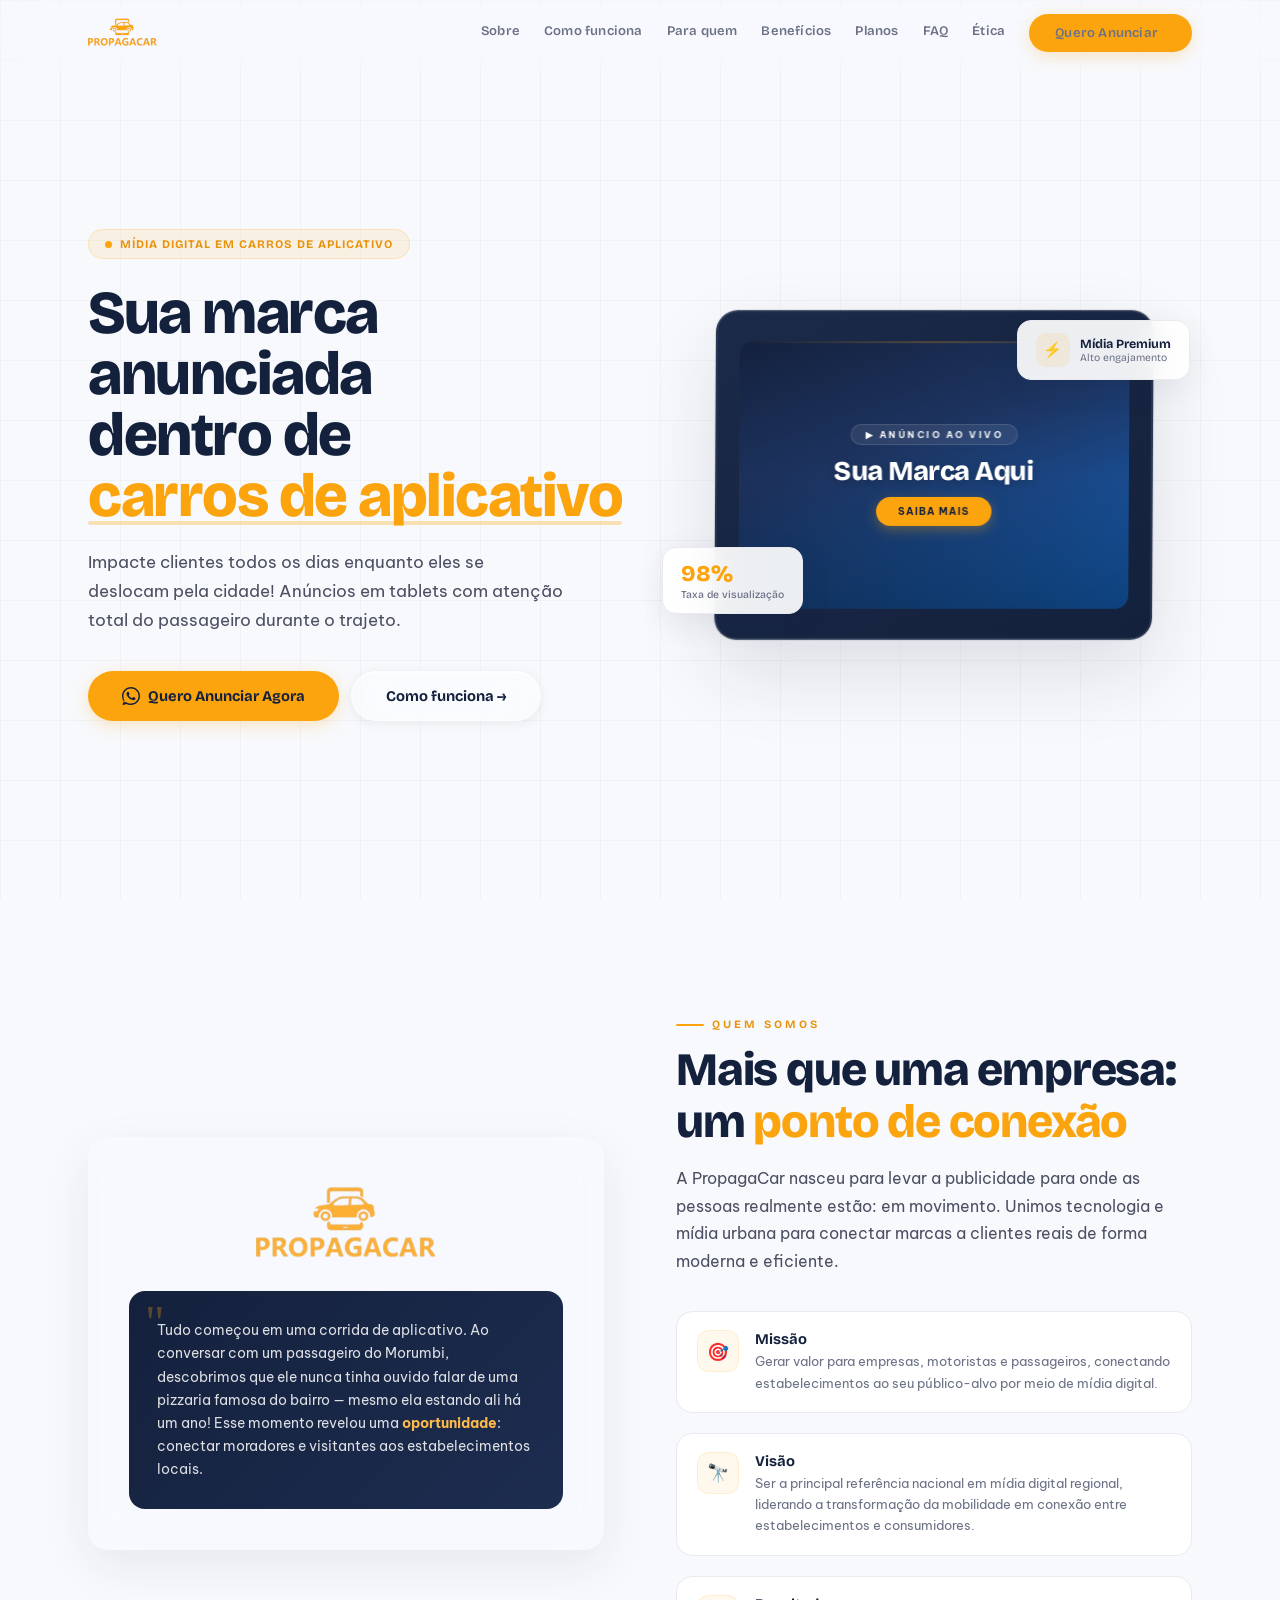
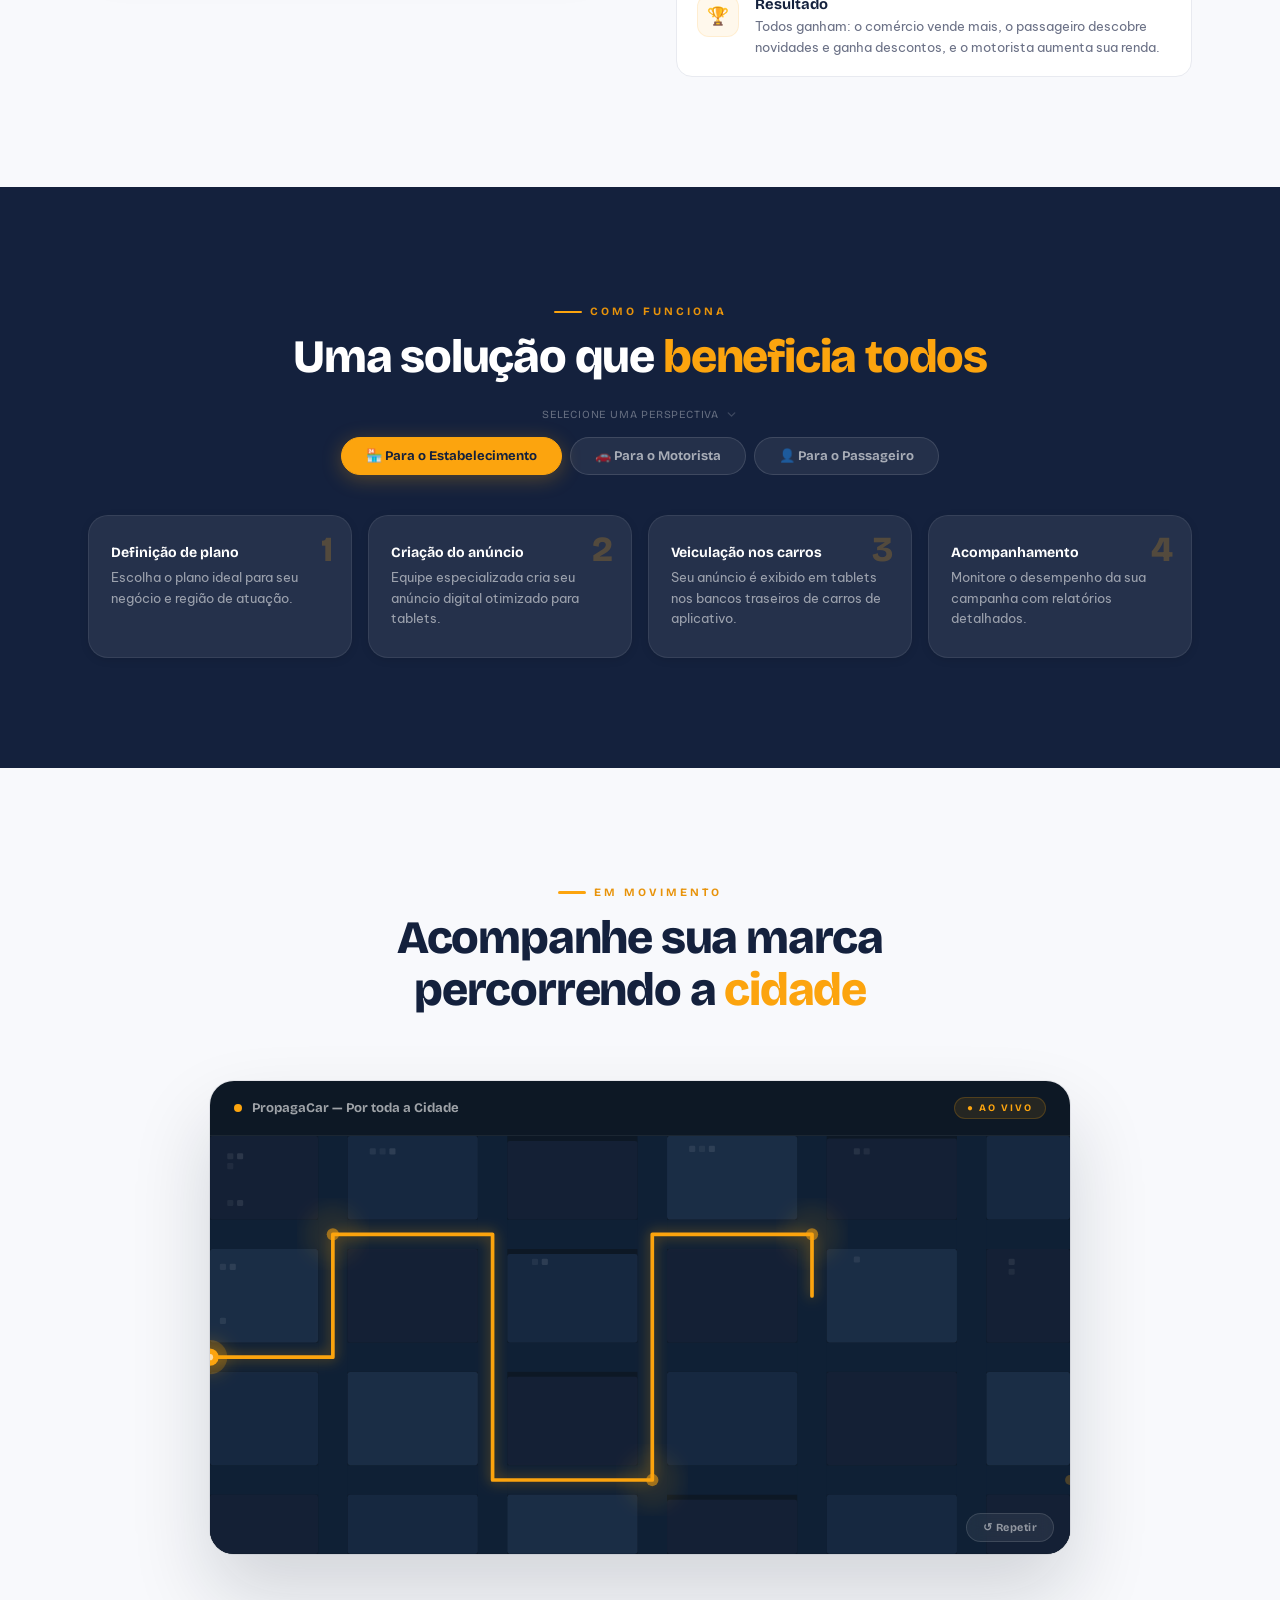
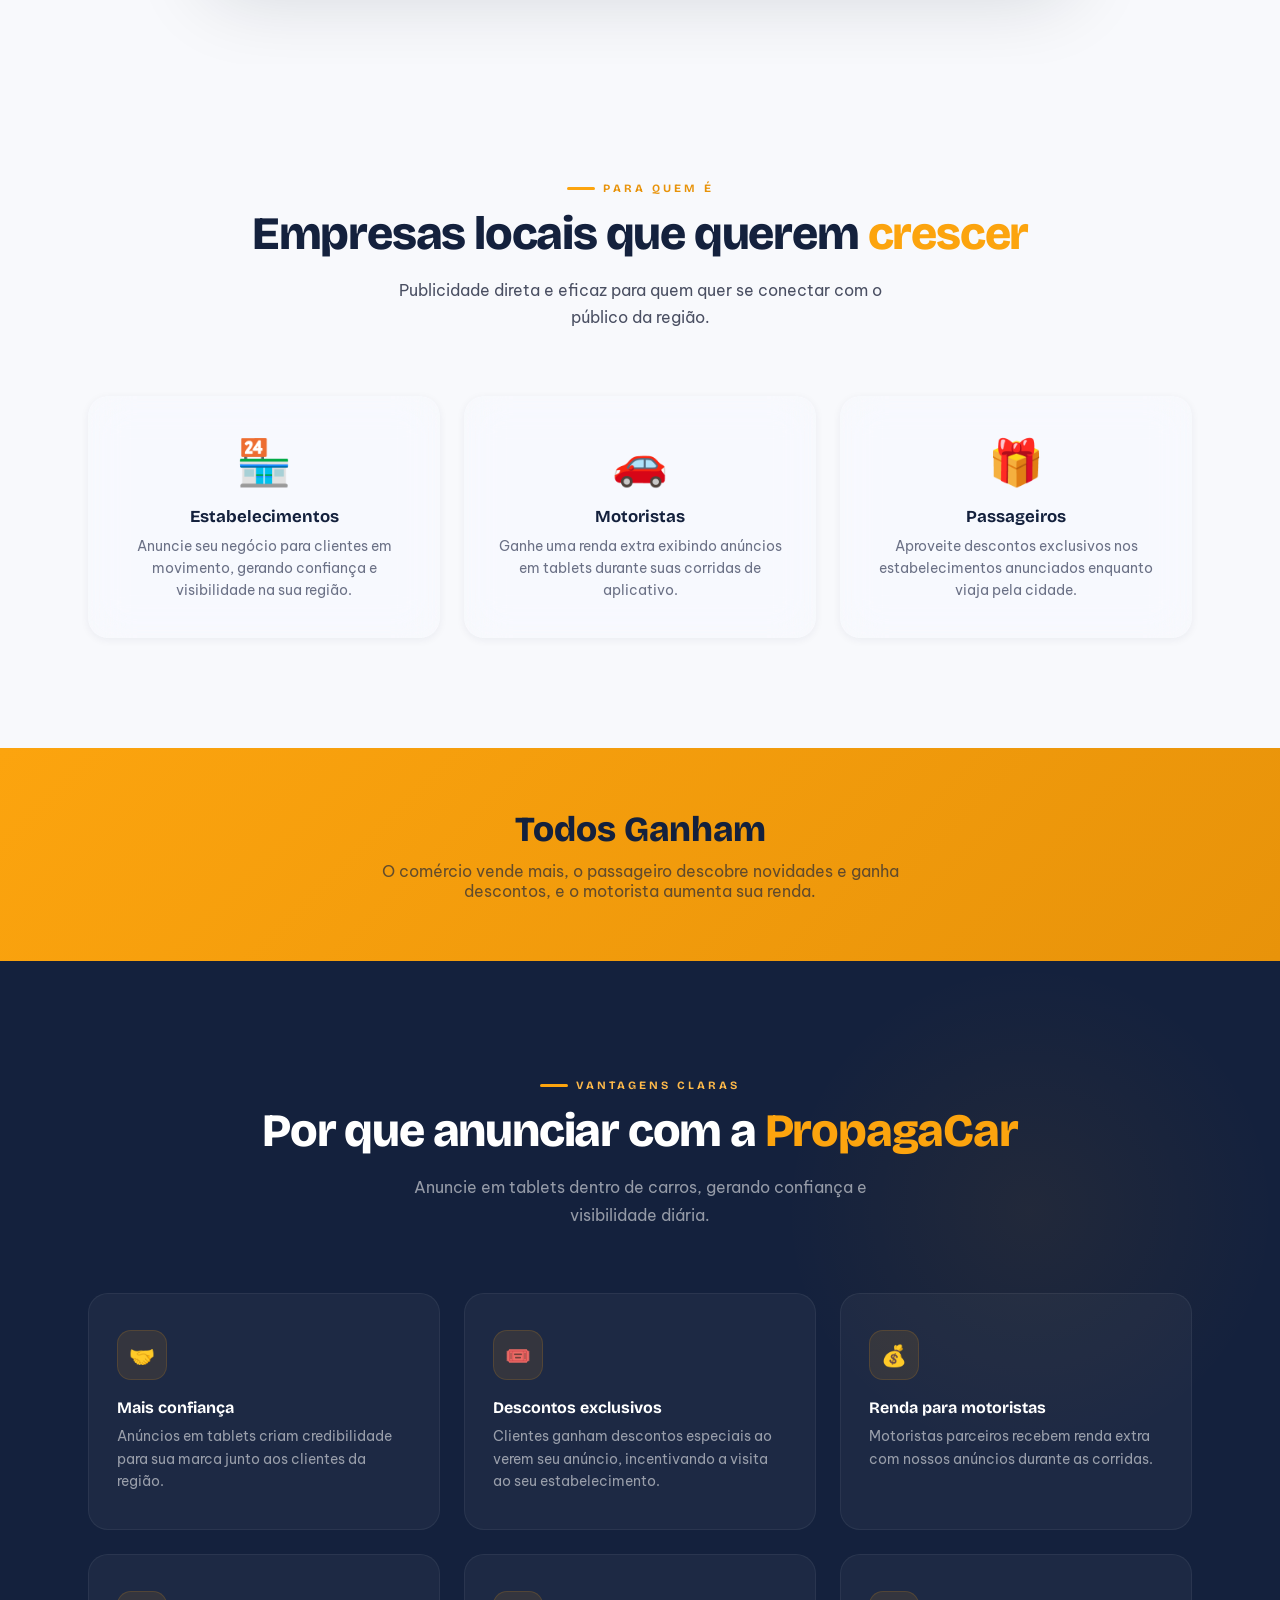
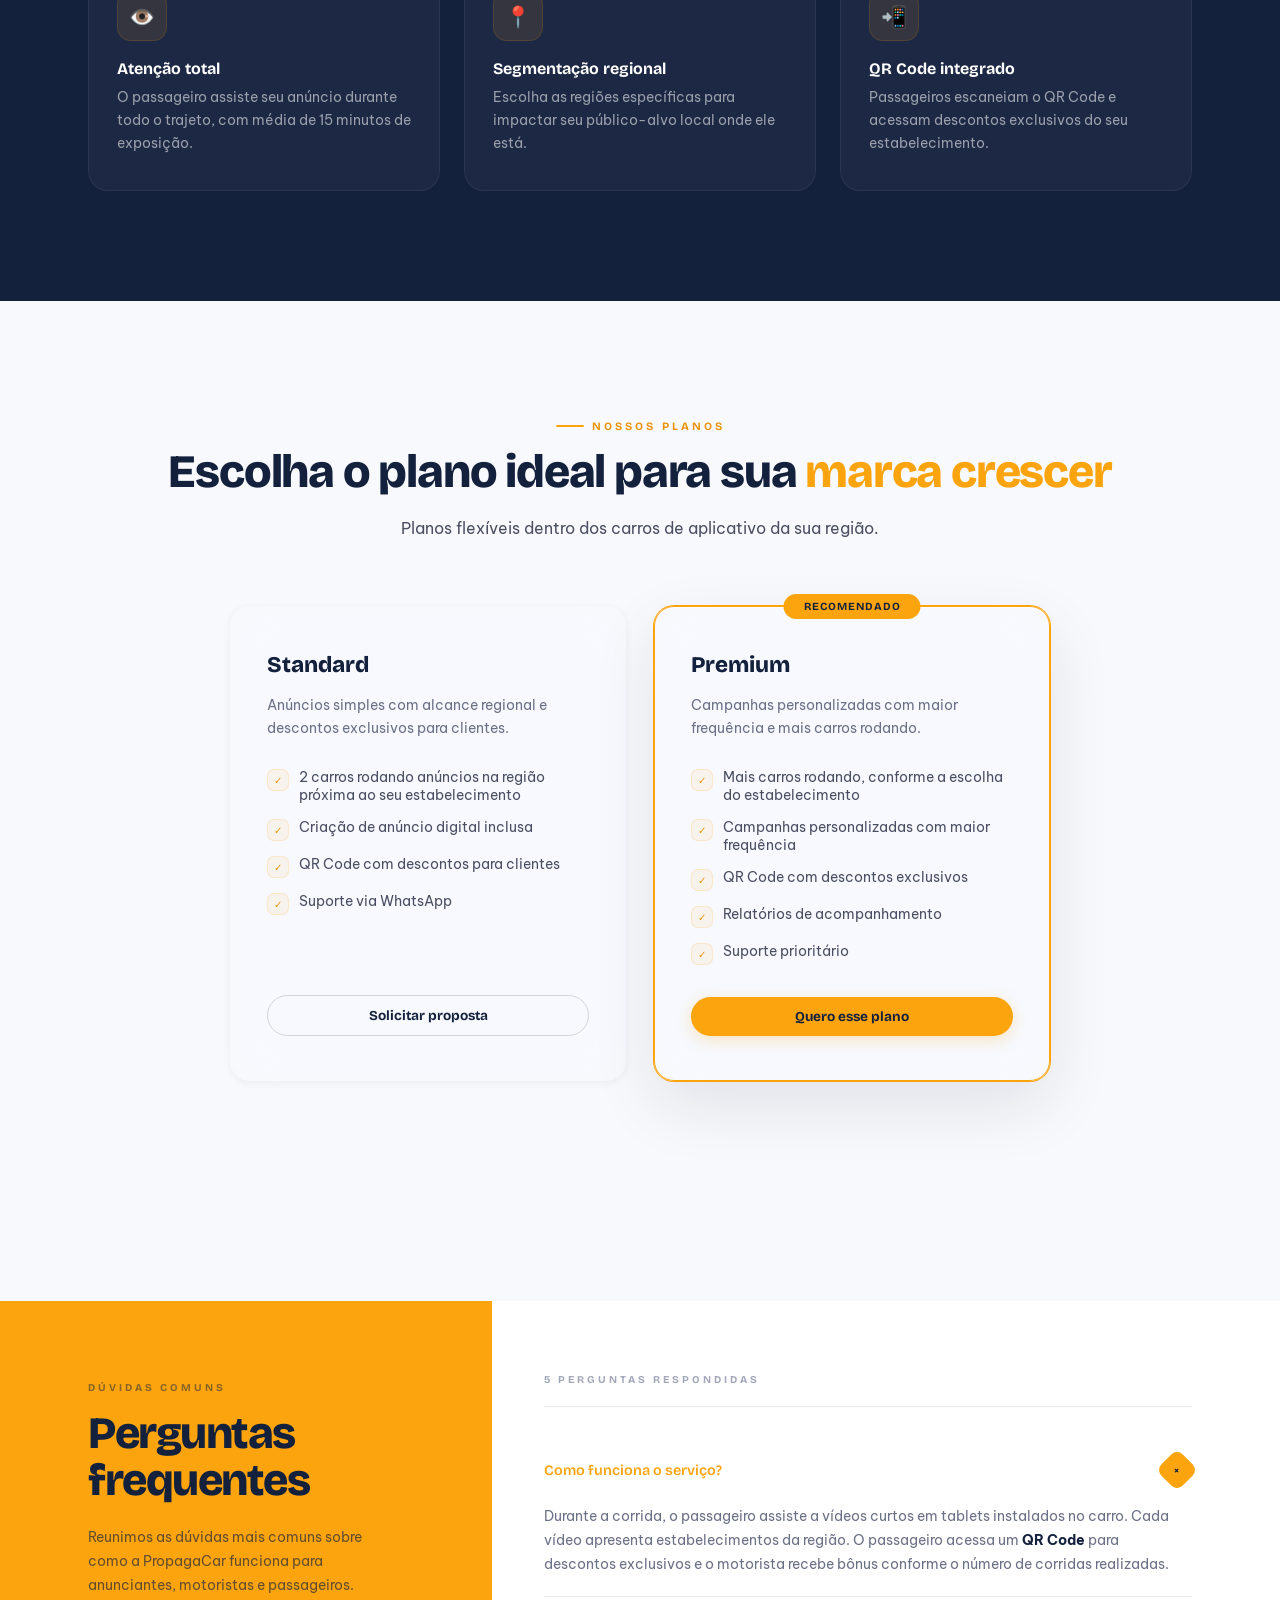
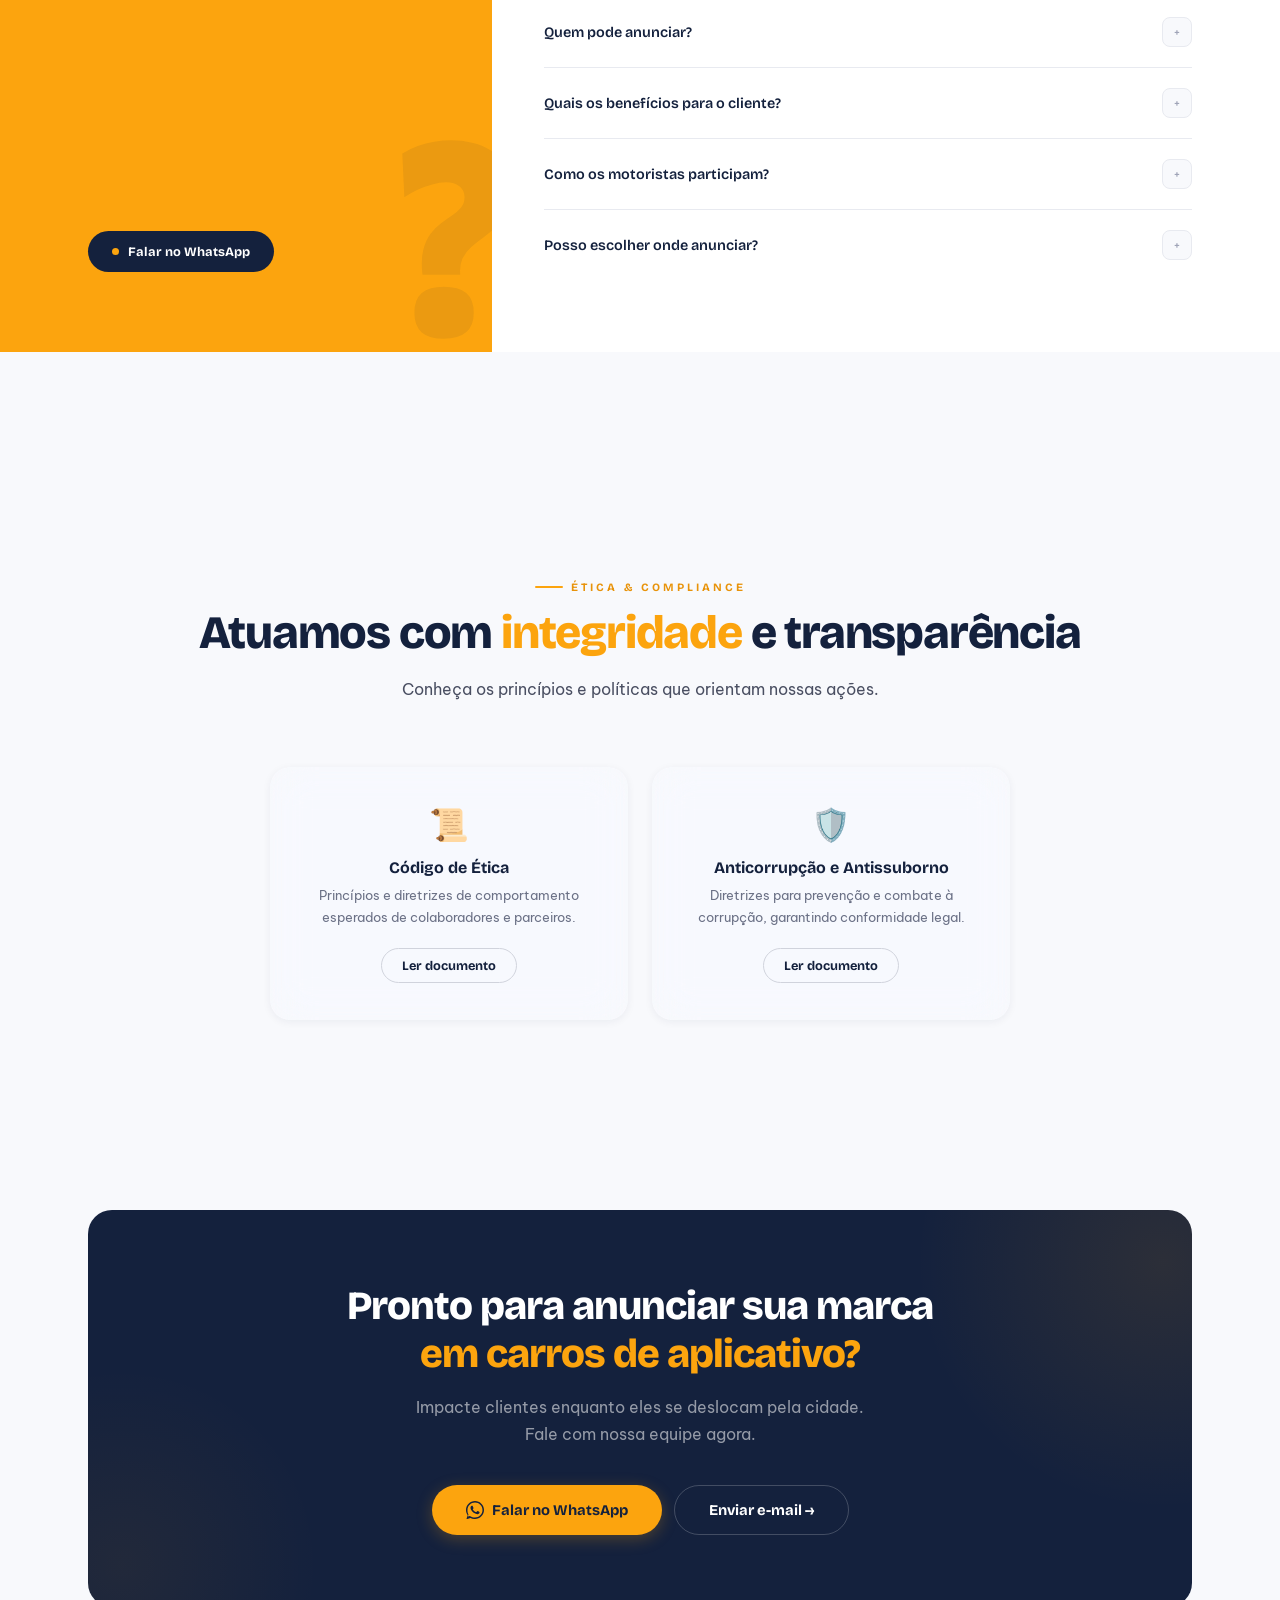
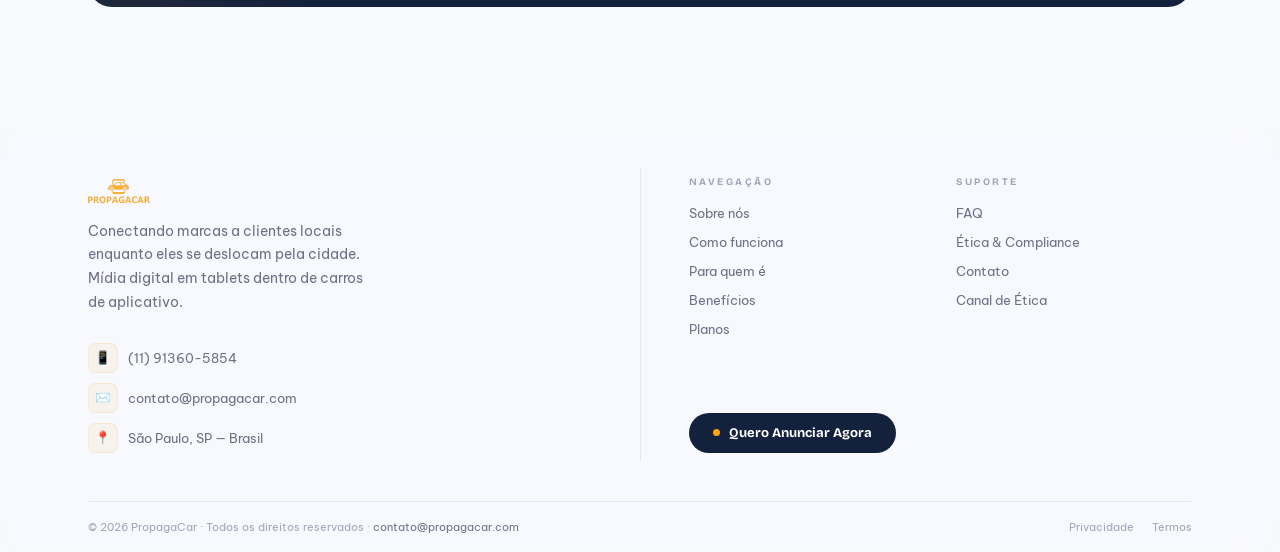
==== index.html @ d0a81b55 "Initial commit — PropagaCar landing page" ====
<!DOCTYPE html>
<html lang="pt-BR">
<head>
<meta charset="UTF-8">
<meta name="viewport" content="width=device-width, initial-scale=1.0">
<title>PropagaCar — Sua Marca em Movimento</title>
<meta name="description" content="Anuncie sua marca em tablets dentro de carros de aplicativo. Impacte clientes com atenção total durante o trajeto. Segmentação regional, QR Code com descontos e relatórios de acompanhamento.">
<meta name="robots" content="index, follow">
<meta property="og:type" content="website">
<meta property="og:title" content="PropagaCar — Sua Marca em Movimento">
<meta property="og:description" content="Anuncie sua marca em tablets dentro de carros de aplicativo. Segmentação regional e QR Code com descontos exclusivos.">
<meta property="og:image" content="assets/logoofc.png">
<meta name="twitter:card" content="summary_large_image">
<meta name="twitter:title" content="PropagaCar — Sua Marca em Movimento">
<meta name="twitter:description" content="Anuncie sua marca em tablets dentro de carros de aplicativo.">
<meta name="twitter:image" content="assets/logoofc.png">
<link rel="icon" href="assets/logoofc.png" type="image/png">
<link rel="preconnect" href="https://fonts.googleapis.com">
<link href="https://fonts.googleapis.com/css2?family=Bricolage+Grotesque:wght@400;500;600;700;800&family=Be+Vietnam+Pro:ital,wght@0,300;0,400;0,500;0,600;0,700;1,400&display=swap" rel="stylesheet">
<link rel="stylesheet" href="css/style.css">
</head>
<body>

<!-- LOADER -->
<div id="loader">
  <img src="assets/logoofc.png" alt="PropagaCar" class="loader-logo">
  <div class="loader-bar-wrap"><div class="loader-bar"></div></div>
  <div class="loader-text">Carregando...</div>
</div>

<!-- NAV -->
<nav id="navbar">
  <div class="container">
    <a href="#" class="nav-logo"><img src="assets/logoofc.png" alt="PropagaCar"></a>
    <div class="nav-links" id="navLinks">
      <a href="#sobre">Sobre</a>
      <a href="#como">Como funciona</a>
      <a href="#paraquem">Para quem</a>
      <a href="#beneficios">Benefícios</a>
      <a href="#planos">Planos</a>
      <a href="#faq">FAQ</a>
      <a href="#etica">Ética</a>
      <a href="https://wa.me/5511913605854" class="btn btn-orange" target="_blank" rel="noopener noreferrer">Quero Anunciar</a>
    </div>
  </div>
  <button class="hamburger" id="menuBtn" aria-label="Menu">
    <svg viewBox="0 0 24 24" fill="none" stroke="currentColor" stroke-width="2.5" stroke-linecap="round">
      <line x1="3" y1="6" x2="21" y2="6"/>
      <line x1="3" y1="12" x2="21" y2="12"/>
      <line x1="3" y1="18" x2="21" y2="18"/>
    </svg>
  </button>
</nav>

<!-- HERO -->
<section class="hero" id="hero">
  <div class="container">
    <div class="hero-text">
      <div class="hero-badge"><span class="badge-dot"></span> Mídia digital em carros de aplicativo</div>
      <h1>Sua marca anunciada<br>dentro de <span class="highlight">carros de aplicativo</span></h1>
      <p class="hero-desc">Impacte clientes todos os dias enquanto eles se deslocam pela cidade! Anúncios em tablets com atenção total do passageiro durante o trajeto.</p>
      <div class="hero-actions">
        <a href="https://wa.me/5511913605854" class="btn btn-orange btn-lg" target="_blank" rel="noopener noreferrer">
          <svg width="18" height="18" viewBox="0 0 24 24" fill="currentColor"><path d="M17.472 14.382c-.297-.149-1.758-.867-2.03-.967-.273-.099-.471-.148-.67.15-.197.297-.767.966-.94 1.164-.173.199-.347.223-.644.075-.297-.15-1.255-.463-2.39-1.475-.883-.788-1.48-1.761-1.653-2.059-.173-.297-.018-.458.13-.606.134-.133.298-.347.446-.52.149-.174.198-.298.298-.497.099-.198.05-.371-.025-.52-.075-.149-.669-1.612-.916-2.207-.242-.579-.487-.5-.669-.51l-.57-.01c-.198 0-.52.074-.792.372-.272.297-1.04 1.016-1.04 2.479 0 1.462 1.065 2.875 1.213 3.074.149.198 2.096 3.2 5.077 4.487.709.306 1.262.489 1.694.625.712.227 1.36.195 1.871.118.571-.085 1.758-.719 2.006-1.413.248-.694.248-1.289.173-1.413-.074-.124-.272-.198-.57-.347z"/><path d="M12 0C5.373 0 0 5.373 0 12c0 2.625.846 5.059 2.284 7.034L.789 23.492a.5.5 0 00.612.616l4.573-1.46A11.956 11.956 0 0012 24c6.627 0 12-5.373 12-12S18.627 0 12 0zm0 22c-2.319 0-4.5-.648-6.358-1.772l-.456-.272-2.715.867.882-2.658-.298-.473A9.958 9.958 0 012 12C2 6.486 6.486 2 12 2s10 4.486 10 10-4.486 10-10 10z"/></svg>
          Quero Anunciar Agora
        </a>
        <a href="#como" class="btn btn-glass btn-lg">Como funciona →</a>
      </div>
    </div>
    <div class="hero-visual" id="heroVisual">
      <div class="tablet-wrap">
        <div class="tablet-body" id="tabletTilt">
          <div class="tablet-screen">
            <div class="ts-badge">▶ ANÚNCIO AO VIVO</div>
            <div class="ts-brand">Sua Marca Aqui</div>
            <div class="ts-cta">Saiba Mais</div>
          </div>
        </div>
        <div class="fl fl-1"><div class="fl-val">98%</div><div class="fl-lbl">Taxa de visualização</div></div>
        <div class="fl fl-2"><div class="fl-icon">⚡</div><div><div class="fl-t">Mídia Premium</div><div class="fl-s">Alto engajamento</div></div></div>
      </div>
    </div>
  </div>
</section>

<!-- SOBRE -->
<section class="sobre" id="sobre">
  <div class="container">
    <div class="sobre-grid">
      <div class="sobre-visual reveal">
        <div class="sobre-frame">
          <img src="assets/logoofc.png" alt="PropagaCar" class="sobre-logo" loading="lazy">
          <div class="sobre-origin">
            Tudo começou em uma corrida de aplicativo. Ao conversar com um passageiro do Morumbi, descobrimos que ele nunca tinha ouvido falar de uma pizzaria famosa do bairro — mesmo ela estando ali há um ano! Esse momento revelou uma <strong>oportunidade</strong>: conectar moradores e visitantes aos estabelecimentos locais.
          </div>
        </div>
      </div>
      <div>
        <div class="reveal">
          <span class="section-label">Quem somos</span>
          <h2 class="section-title">Mais que uma empresa: um <span style="color:var(--orange)">ponto de conexão</span></h2>
          <p class="section-desc">A PropagaCar nasceu para levar a publicidade para onde as pessoas realmente estão: em movimento. Unimos tecnologia e mídia urbana para conectar marcas a clientes reais de forma moderna e eficiente.</p>
        </div>
        <div class="sobre-mission">
          <div class="sm-item reveal d1"><div class="sm-icon">🎯</div><div class="sm-text"><h4>Missão</h4><p>Gerar valor para empresas, motoristas e passageiros, conectando estabelecimentos ao seu público-alvo por meio de mídia digital.</p></div></div>
          <div class="sm-item reveal d2"><div class="sm-icon">🔭</div><div class="sm-text"><h4>Visão</h4><p>Ser a principal referência nacional em mídia digital regional, liderando a transformação da mobilidade em conexão entre estabelecimentos e consumidores.</p></div></div>
          <div class="sm-item reveal d3"><div class="sm-icon">🏆</div><div class="sm-text"><h4>Resultado</h4><p>Todos ganham: o comércio vende mais, o passageiro descobre novidades e ganha descontos, e o motorista aumenta sua renda.</p></div></div>
        </div>
      </div>
    </div>
  </div>
</section>

<!-- COMO FUNCIONA -->
<section class="como" id="como">
  <div class="container">
    <div class="section-header center reveal">
      <span class="section-label">Como funciona</span>
      <h2 class="section-title">Uma solução que <span style="color:var(--orange)">beneficia todos</span></h2>
    </div>
    <div class="tab-hint reveal">
      Selecione uma perspectiva
      <svg class="tab-hint-arrow" width="13" height="13" viewBox="0 0 24 24" fill="none" stroke="currentColor" stroke-width="2.5" stroke-linecap="round" stroke-linejoin="round"><polyline points="6 9 12 15 18 9"/></svg>
    </div>
    <div class="como-tabs reveal">
      <div class="como-tab active" data-tab="estab">🏪 Para o Estabelecimento</div>
      <div class="como-tab" data-tab="motor">🚗 Para o Motorista</div>
      <div class="como-tab" data-tab="pass">👤 Para o Passageiro</div>
    </div>
    <div class="como-content active" id="tab-estab">
      <div class="como-steps">
        <div class="como-step reveal d1"><h4>Definição de plano</h4><p>Escolha o plano ideal para seu negócio e região de atuação.</p></div>
        <div class="como-step reveal d2"><h4>Criação do anúncio</h4><p>Equipe especializada cria seu anúncio digital otimizado para tablets.</p></div>
        <div class="como-step reveal d3"><h4>Veiculação nos carros</h4><p>Seu anúncio é exibido em tablets nos bancos traseiros de carros de aplicativo.</p></div>
        <div class="como-step reveal d4"><h4>Acompanhamento</h4><p>Monitore o desempenho da sua campanha com relatórios detalhados.</p></div>
      </div>
    </div>
    <div class="como-content" id="tab-motor">
      <div class="como-steps">
        <div class="como-step reveal d1"><h4>Se cadastra</h4><p>Motorista se cadastra para rodar os anúncios durante as corridas.</p></div>
        <div class="como-step reveal d2"><h4>Roda os vídeos</h4><p>Aumenta a renda apenas rodando vídeos nas viagens.</p></div>
        <div class="como-step reveal d3"><h4>Valor fixo</h4><p>Recebe pagamento por valor fixo por período.</p></div>
        <div class="como-step reveal d4"><h4>Bonificação</h4><p>Recebe bonificação extra com metas atingidas.</p></div>
      </div>
    </div>
    <div class="como-content" id="tab-pass">
      <div class="como-steps">
        <div class="como-step reveal d1"><h4>Assiste aos vídeos</h4><p>Passageiro assiste aos vídeos durante sua viagem de forma natural.</p></div>
        <div class="como-step reveal d2"><h4>Leitura do QR Code</h4><p>Faz a leitura do QR Code exibido no tablet.</p></div>
        <div class="como-step reveal d3"><h4>Preenche formulário</h4><p>Preenche um formulário rápido com seus dados.</p></div>
        <div class="como-step reveal d4"><h4>Recebe desconto</h4><p>Ganha desconto exclusivo para usar no estabelecimento.</p></div>
      </div>
    </div>
  </div>
</section>

<!-- ROTA AO VIVO -->
<section class="rota" id="rota">
  <div class="container">
    <div class="section-header center reveal">
      <span class="section-label">Em movimento</span>
      <h2 class="section-title">Acompanhe sua marca<br>percorrendo a <span style="color:var(--orange)">cidade</span></h2>
    </div>
    <div class="rota-card reveal">
      <div class="rota-topbar">
        <div class="rota-brand">
          <div class="rota-brand-dot"></div>
          PropagaCar — Por toda a Cidade
        </div>
        <div class="rota-live">● Ao vivo</div>
      </div>
      <div class="rota-svg-wrap">
        <svg id="rt-map" viewBox="0 0 700 340" xmlns="http://www.w3.org/2000/svg">
          <defs>
            <filter id="rt-fCar" x="-120%" y="-120%" width="340%" height="340%">
              <feGaussianBlur stdDeviation="7" result="b"/>
              <feMerge><feMergeNode in="b"/><feMergeNode in="SourceGraphic"/></feMerge>
            </filter>
            <filter id="rt-fZone"><feGaussianBlur stdDeviation="6"/></filter>
            <filter id="rt-fDrop">
              <feDropShadow dx="0" dy="0" stdDeviation="5" flood-color="#FCA40E" flood-opacity=".55"/>
            </filter>
          </defs>
          <!-- Background -->
          <rect width="700" height="340" fill="#0d1825"/>
          <!-- Horizontal streets -->
          <rect x="0"   y="68"  width="700" height="24" fill="#0f2035"/>
          <rect x="0"   y="168" width="700" height="24" fill="#0f2035"/>
          <rect x="0"   y="268" width="700" height="24" fill="#0f2035"/>
          <!-- Vertical streets -->
          <rect x="88"  y="0" width="24" height="340" fill="#0f2035"/>
          <rect x="218" y="0" width="24" height="340" fill="#0f2035"/>
          <rect x="348" y="0" width="24" height="340" fill="#0f2035"/>
          <rect x="478" y="0" width="24" height="340" fill="#0f2035"/>
          <rect x="608" y="0" width="24" height="340" fill="#0f2035"/>
          <!-- Buildings Row A -->
          <rect x="0"   y="0" width="88"  height="68" fill="#142035" rx="2"/>
          <rect x="112" y="0" width="106" height="68" fill="#162840" rx="2"/>
          <rect x="242" y="4" width="106" height="64" fill="#142035" rx="2"/>
          <rect x="372" y="0" width="106" height="68" fill="#1a2d45" rx="2"/>
          <rect x="502" y="2" width="106" height="66" fill="#142035" rx="2"/>
          <rect x="632" y="0" width="68"  height="68" fill="#162840" rx="2"/>
          <!-- Buildings Row B -->
          <rect x="0"   y="92" width="88"  height="76" fill="#1a2d45" rx="2"/>
          <rect x="112" y="92" width="106" height="76" fill="#142035" rx="2"/>
          <rect x="242" y="96" width="106" height="72" fill="#162840" rx="2"/>
          <rect x="372" y="92" width="106" height="76" fill="#142035" rx="2"/>
          <rect x="502" y="92" width="106" height="76" fill="#1a2d45" rx="2"/>
          <rect x="632" y="92" width="68"  height="76" fill="#142035" rx="2"/>
          <!-- Buildings Row C -->
          <rect x="0"   y="192" width="88"  height="76" fill="#162840" rx="2"/>
          <rect x="112" y="192" width="106" height="76" fill="#1a2d45" rx="2"/>
          <rect x="242" y="196" width="106" height="72" fill="#142035" rx="2"/>
          <rect x="372" y="192" width="106" height="76" fill="#162840" rx="2"/>
          <rect x="502" y="192" width="106" height="76" fill="#142035" rx="2"/>
          <rect x="632" y="192" width="68"  height="76" fill="#1a2d45" rx="2"/>
          <!-- Buildings Row D -->
          <rect x="0"   y="292" width="88"  height="48" fill="#142035" rx="2"/>
          <rect x="112" y="292" width="106" height="48" fill="#162840" rx="2"/>
          <rect x="242" y="292" width="106" height="48" fill="#1a2d45" rx="2"/>
          <rect x="372" y="296" width="106" height="44" fill="#142035" rx="2"/>
          <rect x="502" y="292" width="106" height="48" fill="#162840" rx="2"/>
          <rect x="632" y="292" width="68"  height="48" fill="#142035" rx="2"/>
          <!-- Windows -->
          <rect x="14" y="14" width="5" height="5" fill="rgba(255,255,255,.07)" rx="1"/>
          <rect x="22" y="14" width="5" height="5" fill="rgba(255,255,255,.1)"  rx="1"/>
          <rect x="14" y="22" width="5" height="5" fill="rgba(255,255,255,.05)" rx="1"/>
          <rect x="14" y="52" width="5" height="5" fill="rgba(255,255,255,.06)" rx="1"/>
          <rect x="22" y="52" width="5" height="5" fill="rgba(255,255,255,.09)" rx="1"/>
          <rect x="130" y="10" width="5" height="5" fill="rgba(255,255,255,.07)" rx="1"/>
          <rect x="138" y="10" width="5" height="5" fill="rgba(255,255,255,.05)" rx="1"/>
          <rect x="146" y="10" width="5" height="5" fill="rgba(255,255,255,.1)"  rx="1"/>
          <rect x="390" y="8"  width="5" height="5" fill="rgba(255,255,255,.08)" rx="1"/>
          <rect x="398" y="8"  width="5" height="5" fill="rgba(255,255,255,.05)" rx="1"/>
          <rect x="406" y="8"  width="5" height="5" fill="rgba(255,255,255,.09)" rx="1"/>
          <rect x="524" y="10" width="5" height="5" fill="rgba(255,255,255,.08)" rx="1"/>
          <rect x="532" y="10" width="5" height="5" fill="rgba(255,255,255,.06)" rx="1"/>
          <rect x="8"   y="104" width="5" height="5" fill="rgba(255,255,255,.07)" rx="1"/>
          <rect x="16"  y="104" width="5" height="5" fill="rgba(255,255,255,.09)" rx="1"/>
          <rect x="8"   y="148" width="5" height="5" fill="rgba(255,255,255,.08)" rx="1"/>
          <rect x="262" y="100" width="5" height="5" fill="rgba(255,255,255,.06)" rx="1"/>
          <rect x="270" y="100" width="5" height="5" fill="rgba(255,255,255,.1)"  rx="1"/>
          <rect x="524" y="98"  width="5" height="5" fill="rgba(255,255,255,.07)" rx="1"/>
          <rect x="650" y="100" width="5" height="5" fill="rgba(255,255,255,.08)" rx="1"/>
          <rect x="650" y="108" width="5" height="5" fill="rgba(255,255,255,.06)" rx="1"/>
          <!-- Zone glow blobs -->
          <circle class="rt-pzone-glow" id="rt-g1" cx="100" cy="80"  r="24" fill="rgba(252,164,14,.08)" filter="url(#rt-fZone)"/>
          <circle class="rt-pzone-glow" id="rt-g2" cx="360" cy="280" r="24" fill="rgba(252,164,14,.08)" filter="url(#rt-fZone)"/>
          <circle class="rt-pzone-glow" id="rt-g3" cx="490" cy="80"  r="24" fill="rgba(252,164,14,.08)" filter="url(#rt-fZone)"/>
          <!-- Route -->
          <path id="rt-routePath"
            d="M 0,180 L 100,180 L 100,80 L 230,80 L 230,280 L 360,280 L 360,80 L 490,80 L 490,180 L 620,180 L 620,280 L 700,280"
            fill="none" stroke="#FCA40E" stroke-width="3"
            stroke-linecap="round" stroke-linejoin="round"
            filter="url(#rt-fDrop)"
            stroke-dasharray="1400" stroke-dashoffset="1400"/>
          <!-- Pulse zones -->
          <circle class="rt-pzone" id="rt-pz1" cx="100" cy="80"  r="5" fill="rgba(252,164,14,.55)"/>
          <circle class="rt-pzone" id="rt-pz2" cx="360" cy="280" r="5" fill="rgba(252,164,14,.55)"/>
          <circle class="rt-pzone" id="rt-pz3" cx="490" cy="80"  r="5" fill="rgba(252,164,14,.55)"/>
          <!-- Car -->
          <circle id="rt-carGlow" cx="0" cy="180" r="14" fill="rgba(252,164,14,.22)" filter="url(#rt-fCar)"/>
          <circle id="rt-car"     cx="0" cy="180" r="7"  fill="#FCA40E"/>
          <circle id="rt-carDot"  cx="0" cy="180" r="2.5" fill="rgba(255,255,255,.95)"/>
          <!-- Start / end markers -->
          <circle cx="0"   cy="180" r="4" fill="rgba(252,164,14,.35)"/>
          <circle cx="700" cy="280" r="4" fill="rgba(252,164,14,.25)"/>
        </svg>
        <!-- Ad popup -->
        <div id="rt-adCard">
          <div class="rt-ad-icon" id="rt-adIcon">🍕</div>
          <div>
            <div class="rt-ad-name" id="rt-adName">Pizzaria Morumbi</div>
            <div class="rt-ad-tag"  id="rt-adTag">20% OFF hoje</div>
          </div>
        </div>
        <button class="rota-replay" id="rt-replayBtn">↺ Repetir</button>
      </div>
    </div>
  </div>
</section>

<!-- PARA QUEM -->
<section class="paraquem" id="paraquem">
  <div class="container">
    <div class="section-header center reveal">
      <span class="section-label">Para quem é</span>
      <h2 class="section-title">Empresas locais que querem <span style="color:var(--orange)">crescer</span></h2>
      <p class="section-desc">Publicidade direta e eficaz para quem quer se conectar com o público da região.</p>
    </div>
    <div class="pq-grid">
      <div class="pq-card reveal d1"><span class="pq-emoji">🏪</span><h3>Estabelecimentos</h3><p>Anuncie seu negócio para clientes em movimento, gerando confiança e visibilidade na sua região.</p></div>
      <div class="pq-card reveal d2"><span class="pq-emoji">🚗</span><h3>Motoristas</h3><p>Ganhe uma renda extra exibindo anúncios em tablets durante suas corridas de aplicativo.</p></div>
      <div class="pq-card reveal d3"><span class="pq-emoji">🎁</span><h3>Passageiros</h3><p>Aproveite descontos exclusivos nos estabelecimentos anunciados enquanto viaja pela cidade.</p></div>
    </div>
  </div>
</section>

<!-- RESULTADO -->
<section class="resultado reveal">
  <div class="container">
    <h2>Todos Ganham</h2>
    <p>O comércio vende mais, o passageiro descobre novidades e ganha descontos, e o motorista aumenta sua renda.</p>
  </div>
</section>

<!-- BENEFICIOS -->
<section class="beneficios" id="beneficios">
  <div class="container">
    <div class="section-header center reveal">
      <span class="section-label">Vantagens claras</span>
      <h2 class="section-title">Por que anunciar com a <span style="color:var(--orange)">PropagaCar</span></h2>
      <p class="section-desc">Anuncie em tablets dentro de carros, gerando confiança e visibilidade diária.</p>
    </div>
    <div class="ben-grid">
      <div class="ben-card reveal d1"><div class="ben-icon">🤝</div><h3>Mais confiança</h3><p>Anúncios em tablets criam credibilidade para sua marca junto aos clientes da região.</p></div>
      <div class="ben-card reveal d2"><div class="ben-icon">🎟️</div><h3>Descontos exclusivos</h3><p>Clientes ganham descontos especiais ao verem seu anúncio, incentivando a visita ao seu estabelecimento.</p></div>
      <div class="ben-card reveal d3"><div class="ben-icon">💰</div><h3>Renda para motoristas</h3><p>Motoristas parceiros recebem renda extra com nossos anúncios durante as corridas.</p></div>
      <div class="ben-card reveal d1"><div class="ben-icon">👁️</div><h3>Atenção total</h3><p>O passageiro assiste seu anúncio durante todo o trajeto, com média de 15 minutos de exposição.</p></div>
      <div class="ben-card reveal d2"><div class="ben-icon">📍</div><h3>Segmentação regional</h3><p>Escolha as regiões específicas para impactar seu público-alvo local onde ele está.</p></div>
      <div class="ben-card reveal d3"><div class="ben-icon">📲</div><h3>QR Code integrado</h3><p>Passageiros escaneiam o QR Code e acessam descontos exclusivos do seu estabelecimento.</p></div>
    </div>
  </div>
</section>

<!-- PLANOS -->
<section class="planos" id="planos">
  <div class="container">
    <div class="section-header center reveal">
      <span class="section-label">Nossos planos</span>
      <h2 class="section-title">Escolha o plano ideal para sua <span style="color:var(--orange)">marca crescer</span></h2>
      <p class="section-desc">Planos flexíveis dentro dos carros de aplicativo da sua região.</p>
    </div>
    <div class="planos-grid">
      <div class="plano reveal d1">
        <div class="plano-name">Standard</div>
        <div class="plano-desc">Anúncios simples com alcance regional e descontos exclusivos para clientes.</div>
        <div class="plano-feats">
          <div class="pf"><span class="ck">✓</span>2 carros rodando anúncios na região próxima ao seu estabelecimento</div>
          <div class="pf"><span class="ck">✓</span>Criação de anúncio digital inclusa</div>
          <div class="pf"><span class="ck">✓</span>QR Code com descontos para clientes</div>
          <div class="pf"><span class="ck">✓</span>Suporte via WhatsApp</div>
        </div>
        <a href="https://wa.me/5511913605854" class="btn btn-outline" target="_blank" rel="noopener noreferrer">Solicitar proposta</a>
      </div>
      <div class="plano featured reveal d2">
        <div class="plano-tag">Recomendado</div>
        <div class="plano-name">Premium</div>
        <div class="plano-desc">Campanhas personalizadas com maior frequência e mais carros rodando.</div>
        <div class="plano-feats">
          <div class="pf"><span class="ck">✓</span>Mais carros rodando, conforme a escolha do estabelecimento</div>
          <div class="pf"><span class="ck">✓</span>Campanhas personalizadas com maior frequência</div>
          <div class="pf"><span class="ck">✓</span>QR Code com descontos exclusivos</div>
          <div class="pf"><span class="ck">✓</span>Relatórios de acompanhamento</div>
          <div class="pf"><span class="ck">✓</span>Suporte prioritário</div>
        </div>
        <a href="https://wa.me/5511913605854" class="btn btn-orange" target="_blank" rel="noopener noreferrer">Quero esse plano</a>
      </div>
    </div>
  </div>
</section>

<!-- FAQ -->
<section class="faq" id="faq">
  <div class="faq-section reveal">

    <!-- Esquerda -->
    <div class="faq-left">
      <div class="faq-left-inner">
        <div>
          <div class="faq-left-label">Dúvidas comuns</div>
          <h2>Perguntas<br>frequentes</h2>
          <p>Reunimos as dúvidas mais comuns sobre como a PropagaCar funciona para anunciantes, motoristas e passageiros.</p>
        </div>
        <a href="https://wa.me/5511913605854" class="faq-left-cta" target="_blank">
          <span class="faq-wpp-dot"></span>
          Falar no WhatsApp
        </a>
      </div>
    </div>

    <!-- Direita -->
    <div class="faq-right">
      <div class="faq-right-inner">
        <div class="faq-right-header">5 perguntas respondidas</div>

        <div class="faq-item open">
          <div class="faq-q" onclick="toggleFaq(this)">Como funciona o serviço?<span class="faq-icon">+</span></div>
          <div class="faq-a"><div class="faq-a-inner">Durante a corrida, o passageiro assiste a vídeos curtos em tablets instalados no carro. Cada vídeo apresenta estabelecimentos da região. O passageiro acessa um <strong>QR Code</strong> para descontos exclusivos e o motorista recebe bônus conforme o número de corridas realizadas.</div></div>
        </div>

        <div class="faq-item">
          <div class="faq-q" onclick="toggleFaq(this)">Quem pode anunciar?<span class="faq-icon">+</span></div>
          <div class="faq-a"><div class="faq-a-inner">Estabelecimentos regionais que querem aumentar a confiança e visibilidade local. <strong>Restaurantes, clínicas, salões, lojas</strong> e qualquer negócio com público local podem anunciar conosco.</div></div>
        </div>

        <div class="faq-item">
          <div class="faq-q" onclick="toggleFaq(this)">Quais os benefícios para o cliente?<span class="faq-icon">+</span></div>
          <div class="faq-a"><div class="faq-a-inner">Clientes ganham <strong>descontos exclusivos</strong> nos estabelecimentos anunciados, tornando a experiência mais vantajosa. Basta escanear o QR Code exibido no tablet durante a viagem.</div></div>
        </div>

        <div class="faq-item">
          <div class="faq-q" onclick="toggleFaq(this)">Como os motoristas participam?<span class="faq-icon">+</span></div>
          <div class="faq-a"><div class="faq-a-inner">Motoristas recebem uma <strong>renda extra</strong> exibindo os anúncios durante as corridas. Basta se cadastrar, receber o tablet e rodar normalmente. O pagamento é feito por valor fixo mais bonificações por metas.</div></div>
        </div>

        <div class="faq-item">
          <div class="faq-q" onclick="toggleFaq(this)">Posso escolher onde anunciar?<span class="faq-icon">+</span></div>
          <div class="faq-a"><div class="faq-a-inner">Sim, você pode selecionar <strong>regiões específicas</strong> para impactar seu público-alvo local. Os carros parceiros rodam na região próxima ao seu estabelecimento.</div></div>
        </div>

      </div>
    </div>
  </div>
</section>

<!-- ETICA -->
<section class="etica" id="etica">
  <div class="container">
    <div class="section-header center reveal">
      <span class="section-label">Ética & Compliance</span>
      <h2 class="section-title">Atuamos com <span style="color:var(--orange)">integridade</span> e transparência</h2>
      <p class="section-desc">Conheça os princípios e políticas que orientam nossas ações.</p>
    </div>
    <div class="etica-grid">
      <div class="etica-card reveal d1">
        <span class="etica-icon">📜</span>
        <h3>Código de Ética</h3>
        <p>Princípios e diretrizes de comportamento esperados de colaboradores e parceiros.</p>
        <button class="btn btn-outline" onclick="openModal('modal-etica')">Ler documento</button>
      </div>
      <div class="etica-card reveal d2">
        <span class="etica-icon">🛡️</span>
        <h3>Anticorrupção e Antissuborno</h3>
        <p>Diretrizes para prevenção e combate à corrupção, garantindo conformidade legal.</p>
        <button class="btn btn-outline" onclick="openModal('modal-anti')">Ler documento</button>
      </div>
    </div>
  </div>
</section>

<!-- MODAL: CÓDIGO DE ÉTICA -->
<div class="modal-overlay" id="modal-etica">
  <div class="modal-box">
    <div class="modal-header">
      <h2>📜 Código de Conduta e Ética</h2>
      <button class="modal-close" onclick="closeModal('modal-etica')">✕</button>
    </div>
    <div class="modal-body">
      <h3>1. Introdução e Cultura</h3>
      <p>A PropagaCar é uma startup brasileira que conecta o comércio local, motoristas de aplicativo e passageiros por meio de tecnologia e mídia digital (DOOH). Operamos em um ecossistema dinâmico e acreditamos que o crescimento sustentável só é possível se estiver alicerçado em uma cultura de integridade, transparência e respeito.</p>
      <p>Este Código de Ética estabelece as diretrizes que norteiam nossas decisões e comportamentos, garantindo a confiança de todos que interagem com a nossa plataforma.</p>
      <h4>Missão, Visão e Valores</h4>
      <ul>
        <li><strong>Missão:</strong> Gerar valor para empresas, motoristas e passageiros, fortalecendo vínculos locais por meio de uma rede de mídia digital inovadora.</li>
        <li><strong>Visão:</strong> Ser a principal referência nacional em mídia digital regional, transformando a mobilidade em um canal de conexão estratégica entre marcas e consumidores.</li>
        <li><strong>Valores:</strong> Ética inegociável, transparência, inovação constante, diversidade, responsabilidade social e rigoroso compromisso com a legalidade.</li>
      </ul>
      <h3>2. Abrangência e Compromisso</h3>
      <p>Este Código aplica-se obrigatoriamente a todos os públicos do ecossistema PropagaCar:</p>
      <ul>
        <li><strong>Estabelecimentos anunciantes:</strong> parceiros que utilizam a rede para veiculação de mídia.</li>
        <li><strong>Motoristas parceiros:</strong> condutores que operam a tecnologia nos veículos.</li>
        <li><strong>Passageiros:</strong> usuários finais que interagem com os conteúdos.</li>
        <li><strong>Colaboradores e Fornecedores:</strong> todos que atuam direta ou indiretamente em nome da empresa.</li>
      </ul>
      <p>O aceite dos termos de uso da plataforma pressupõe o conhecimento e o compromisso integral com estas diretrizes.</p>
      <h3>3. Diretrizes Gerais de Conduta</h3>
      <h4>3.1. Integridade e Transparência</h4>
      <p>Todas as informações trocadas na plataforma devem ser verídicas e completas. A comunicação de ofertas e métricas de anúncios deve ser transparente, vedando-se qualquer omissão de dados que possa induzir o parceiro ou consumidor ao erro.</p>
      <h4>3.2. Respeito, Diversidade e Inclusão</h4>
      <p>Não toleramos qualquer forma de discriminação, assédio ou preconceito (raça, gênero, orientação sexual, religião, idade, deficiência ou condição social). Valorizamos a diversidade como motor de inovação e exigimos que todas as interações no ambiente da PropagaCar sejam pautadas pela cortesia.</p>
      <h4>3.3. Conformidade Legal e Regulatória</h4>
      <p>Comprometemo-nos com o cumprimento rigoroso da legislação brasileira, com destaque para:</p>
      <ul>
        <li><strong>LGPD:</strong> Proteção absoluta dos dados pessoais.</li>
        <li><strong>Código de Defesa do Consumidor:</strong> Garantia de publicidade honesta.</li>
        <li><strong>Normas do CONAR:</strong> Autorregulamentação publicitária ética.</li>
        <li><strong>Legislação de Trânsito:</strong> Segurança como prioridade máxima.</li>
      </ul>
      <h3>4. Diretrizes Específicas por Público</h3>
      <h4>4.1. Para os Anunciantes</h4>
      <ul>
        <li>O conteúdo publicitário deve ser lícito e adequado ao público geral.</li>
        <li>É proibida a veiculação de conteúdos que promovam violência, atividades ilícitas, fake news ou produtos sem regulamentação legal.</li>
        <li>Devem ser respeitados todos os direitos de propriedade intelectual de terceiros.</li>
      </ul>
      <h4>4.2. Para os Motoristas Parceiros</h4>
      <ul>
        <li>Zelar pela integridade física dos tablets e equipamentos fornecidos.</li>
        <li>Manter postura profissional e ética, evitando a exposição de opiniões pessoais que possam gerar desconforto ao passageiro.</li>
        <li>Respeitar estritamente a privacidade dos passageiros, sendo vedado o compartilhamento de informações sobre rotas ou perfis de usuários.</li>
      </ul>
      <h4>4.3. Para os Passageiros</h4>
      <ul>
        <li>Interagir com os equipamentos de forma respeitosa, preservando o patrimônio físico e digital.</li>
        <li>Comunicar à PropagaCar qualquer conteúdo que considere inadequado por meio dos canais oficiais.</li>
      </ul>
      <h3>5. Proteção de Dados e Privacidade</h3>
      <p>A PropagaCar adota medidas técnicas e administrativas para garantir que a coleta e o tratamento de dados pessoais ocorram apenas para as finalidades autorizadas.</p>
      <ul>
        <li><strong>Transparência:</strong> o titular tem direito de acesso e correção de seus dados.</li>
        <li><strong>Segurança:</strong> implementamos protocolos contra acessos não autorizados ou incidentes de segurança.</li>
      </ul>
      <h3>6. Prevenção a Conflitos de Interesse e Corrupção</h3>
      <ul>
        <li><strong>Conflitos:</strong> decisões comerciais devem ser baseadas em critérios técnicos e éticos, nunca em interesses pessoais.</li>
        <li><strong>Brindes e Hospitalidade:</strong> é vedada a oferta ou aceitação de vantagens que visem influenciar decisões comerciais de forma indevida. Pequenos brindes institucionais são permitidos, desde que dentro dos limites da razoabilidade e da política interna.</li>
      </ul>
      <h3>7. Canal de Ética e Denúncias</h3>
      <p>A PropagaCar disponibiliza um canal seguro e confidencial para o relato de qualquer violação a este Código.</p>
      <ul>
        <li><strong>Não Retaliação:</strong> Garantimos proteção total ao denunciante de boa-fé.</li>
        <li><strong>Sigilo:</strong> As apurações são conduzidas com imparcialidade e sigilo absoluto.</li>
        <li><strong>Contato:</strong> <a href="mailto:eticaedenuncia@propagacar.com">eticaedenuncia@propagacar.com</a></li>
      </ul>
      <h3>8. Consequências e Atualizações</h3>
      <p>O descumprimento destas normas poderá resultar em advertências, rescisões contratuais e exclusão definitiva da plataforma, sem prejuízo de medidas judiciais cabíveis. Este documento é revisado periodicamente e sua versão mais atualizada estará sempre disponível em nosso site oficial.</p>
    </div>
    <div class="modal-footer">
      <a href="mailto:eticaedenuncia@propagacar.com" class="btn btn-outline" style="font-size:.78rem">Denuncie</a>
      <button class="btn btn-navy" onclick="closeModal('modal-etica')" style="font-size:.78rem">Fechar</button>
    </div>
  </div>
</div>

<!-- MODAL: ANTICORRUPÇÃO -->
<div class="modal-overlay" id="modal-anti">
  <div class="modal-box">
    <div class="modal-header">
      <h2>🛡️ Política Anticorrupção e Antissuborno</h2>
      <button class="modal-close" onclick="closeModal('modal-anti')">✕</button>
    </div>
    <div class="modal-body">
      <h3>1. Objetivo e Abrangência</h3>
      <p>A presente Política estabelece as diretrizes para prevenir, detectar e combater atos de corrupção, suborno e fraudes em todas as operações da PropagaCar.</p>
      <p>Esta norma aplica-se obrigatoriamente a:</p>
      <ul>
        <li>Colaboradores e administradores;</li>
        <li>Motoristas parceiros;</li>
        <li>Estabelecimentos anunciantes;</li>
        <li>Fornecedores e prestadores de serviço que atuem em nome ou benefício da empresa.</li>
      </ul>
      <h3>2. Princípios Fundamentais</h3>
      <ul>
        <li><strong>Tolerância Zero:</strong> Não admitimos qualquer forma de corrupção, suborno, lavagem de dinheiro ou obtenção de vantagem indevida, seja em relações com órgãos públicos ou entre entes privados.</li>
        <li><strong>Conformidade Legal:</strong> Atuamos em estrita observância à Lei nº 12.846/2013 (Lei Anticorrupção), à LGPD (Lei nº 13.709/2018) e ao Código de Defesa do Consumidor.</li>
        <li><strong>Responsabilidade Objetiva:</strong> A PropagaCar reconhece que pode ser responsabilizada por atos ilícitos praticados por terceiros em seu benefício, por isso exige o compromisso ético de todos os seus parceiros.</li>
      </ul>
      <h3>3. Definições Essenciais</h3>
      <ul>
        <li><strong>Corrupção:</strong> Abuso de poder ou posição para obter vantagem indevida para si ou para terceiros.</li>
        <li><strong>Suborno:</strong> Oferta, promessa ou pagamento de qualquer valor ou benefício para influenciar decisões.</li>
        <li><strong>Vantagem Indevida:</strong> Qualquer benefício (dinheiro, presentes, hospitalidade, contratos ou informações privilegiadas) que não possua base legal ou legítima.</li>
        <li><strong>Agente Público:</strong> Qualquer pessoa que exerça cargo, emprego ou função pública, mesmo que temporariamente ou sem remuneração.</li>
      </ul>
      <h3>4. Diretrizes de Conduta</h3>
      <h4>4.1. Proibição de Pagamentos e Favores</h4>
      <p>É terminantemente proibido prometer, oferecer ou dar, direta ou indiretamente, qualquer vantagem indevida a agentes públicos ou parceiros privados. Isso inclui "pagamentos de facilitação" (pequenas quantias para acelerar processos burocráticos rotineiros).</p>
      <h4>4.2. Brindes, Presentes e Hospitalidade</h4>
      <p>A troca de brindes só é permitida se:</p>
      <ul>
        <li>Tiver caráter estritamente institucional (logotipo da empresa);</li>
        <li>Tiver valor módico/baixo;</li>
        <li>Não houver expectativa de reciprocidade ou influência em decisões.</li>
      </ul>
      <p>É proibido, em qualquer circunstância, o oferecimento ou aceitação de presentes em dinheiro ou equivalentes (vales-presente).</p>
      <h4>4.3. Relacionamento com o Setor Público</h4>
      <p>Toda interação com o Poder Público deve ser transparente, formalizada e documentada. É vedada qualquer tentativa de fraudar licitações, manipular contratos administrativos ou dificultar atividades de fiscalização.</p>
      <h4>4.4. Diligência com Parceiros (Due Diligence)</h4>
      <p>A PropagaCar realiza avaliações prévias de seus fornecedores, motoristas e anunciantes. Não contratamos parceiros com histórico comprovado de corrupção ou práticas ilícitas. Nossos contratos contêm cláusulas resolutivas que permitem a rescisão imediata em caso de violação ética.</p>
      <h3>5. Monitoramento e Transparência</h3>
      <h4>5.1. Canal de Denúncias</h4>
      <p>Mantemos um canal seguro para o relato de suspeitas de irregularidades.</p>
      <ul>
        <li><strong>Confidencialidade:</strong> Garantimos o sigilo absoluto da identidade do denunciante.</li>
        <li><strong>Não Retaliação:</strong> Protegemos quem denuncia de boa-fé contra qualquer forma de punição ou represália.</li>
        <li><strong>Acesso:</strong> <a href="mailto:eticaedenuncia@propagacar.com">eticaedenuncia@propagacar.com</a></li>
      </ul>
      <h4>5.2. Auditoria e Sanções</h4>
      <p>Realizamos monitoramento contínuo de nossas transações. Violações a esta Política sujeitam o infrator a:</p>
      <ul>
        <li>Advertências e multas;</li>
        <li>Rescisão contratual imediata;</li>
        <li>Banimento da plataforma PropagaCar;</li>
        <li>Comunicação às autoridades competentes (Polícia Civil, Ministério Público, etc.).</li>
      </ul>
      <h3>6. Disposições Finais</h3>
      <p>Esta Política é revisada anualmente para garantir sua eficácia frente a novos riscos de mercado. O compromisso com a integridade é o que viabiliza a expansão da PropagaCar e a segurança de nossos investidores e parceiros.</p>
    </div>
    <div class="modal-footer">
      <a href="mailto:eticaedenuncia@propagacar.com" class="btn btn-outline" style="font-size:.78rem">Denuncie</a>
      <button class="btn btn-navy" onclick="closeModal('modal-anti')" style="font-size:.78rem">Fechar</button>
    </div>
  </div>
</div>

<!-- CTA -->
<section class="cta-section">
  <div class="container">
    <div class="cta-box reveal">
      <h2>Pronto para anunciar sua marca<br><span class="highlight">em carros de aplicativo?</span></h2>
      <p>Impacte clientes enquanto eles se deslocam pela cidade. Fale com nossa equipe agora.</p>
      <div class="cta-actions">
        <a href="https://wa.me/5511913605854" class="btn btn-orange btn-lg" target="_blank" rel="noopener noreferrer">
          <svg width="18" height="18" viewBox="0 0 24 24" fill="currentColor"><path d="M17.472 14.382c-.297-.149-1.758-.867-2.03-.967-.273-.099-.471-.148-.67.15-.197.297-.767.966-.94 1.164-.173.199-.347.223-.644.075-.297-.15-1.255-.463-2.39-1.475-.883-.788-1.48-1.761-1.653-2.059-.173-.297-.018-.458.13-.606.134-.133.298-.347.446-.52.149-.174.198-.298.298-.497.099-.198.05-.371-.025-.52-.075-.149-.669-1.612-.916-2.207-.242-.579-.487-.5-.669-.51l-.57-.01c-.198 0-.52.074-.792.372-.272.297-1.04 1.016-1.04 2.479 0 1.462 1.065 2.875 1.213 3.074.149.198 2.096 3.2 5.077 4.487.709.306 1.262.489 1.694.625.712.227 1.36.195 1.871.118.571-.085 1.758-.719 2.006-1.413.248-.694.248-1.289.173-1.413-.074-.124-.272-.198-.57-.347z"/><path d="M12 0C5.373 0 0 5.373 0 12c0 2.625.846 5.059 2.284 7.034L.789 23.492a.5.5 0 00.612.616l4.573-1.46A11.956 11.956 0 0012 24c6.627 0 12-5.373 12-12S18.627 0 12 0zm0 22c-2.319 0-4.5-.648-6.358-1.772l-.456-.272-2.715.867.882-2.658-.298-.473A9.958 9.958 0 012 12C2 6.486 6.486 2 12 2s10 4.486 10 10-4.486 10-10 10z"/></svg>
          Falar no WhatsApp
        </a>
        <a href="mailto:contato@propagacar.com" class="btn btn-outline btn-lg" style="border-color:rgba(255,255,255,.2);color:#fff">Enviar e-mail →</a>
      </div>
    </div>
  </div>
</section>

<!-- FOOTER -->
<footer>
  <div class="container">

    <div class="footer-main">

      <div class="footer-left">
        <div>
          <a href="#" class="footer-logo"><img src="assets/logoofc.png" alt="PropagaCar"></a>
          <p class="footer-desc">Conectando marcas a clientes locais enquanto eles se deslocam pela cidade. Mídia digital em tablets dentro de carros de aplicativo.</p>
        </div>
        <div class="footer-contact-row">
          <a href="https://wa.me/5511913605854" class="footer-contact-item" target="_blank" rel="noopener noreferrer">
            <span class="contact-icon">📱</span>(11) 91360-5854
          </a>
          <a href="mailto:contato@propagacar.com" class="footer-contact-item">
            <span class="contact-icon">✉️</span>contato@propagacar.com
          </a>
          <span class="footer-contact-item">
            <span class="contact-icon">📍</span>São Paulo, SP — Brasil
          </span>
        </div>
      </div>

      <div class="footer-divider"></div>

      <div class="footer-right">
        <div class="footer-nav">
          <div class="nav-group">
            <h5>Navegação</h5>
            <ul>
              <li><a href="#sobre">Sobre nós</a></li>
              <li><a href="#como">Como funciona</a></li>
              <li><a href="#paraquem">Para quem é</a></li>
              <li><a href="#beneficios">Benefícios</a></li>
              <li><a href="#planos">Planos</a></li>
            </ul>
          </div>
          <div class="nav-group">
            <h5>Suporte</h5>
            <ul>
              <li><a href="#faq">FAQ</a></li>
              <li><a href="#etica">Ética & Compliance</a></li>
              <li><a href="mailto:contato@propagacar.com">Contato</a></li>
              <li><a href="mailto:eticaedenuncia@propagacar.com">Canal de Ética</a></li>
            </ul>
          </div>
        </div>
        <a href="https://wa.me/5511913605854" class="footer-wpp" target="_blank" rel="noopener noreferrer">
          <span class="footer-wpp-dot"></span>
          Quero Anunciar Agora
        </a>
      </div>

    </div>

    <div class="footer-bottom">
      <p class="footer-copy">© 2026 PropagaCar · Todos os direitos reservados · <a href="mailto:contato@propagacar.com">contato@propagacar.com</a></p>
      <div class="footer-links-bottom">
        <a href="#etica">Privacidade</a>
        <a href="#etica">Termos</a>
      </div>
    </div>

  </div>
</footer>

<script src="js/main.js"></script>
<script type="application/ld+json">
{
  "@context": "https://schema.org",
  "@type": "Organization",
  "name": "PropagaCar",
  "description": "Mídia digital em tablets dentro de carros de aplicativo. Conectamos marcas a clientes locais em movimento.",
  "telephone": "+5511913605854",
  "email": "contato@propagacar.com",
  "foundingLocation": {
    "@type": "Place",
    "name": "São Paulo, Brasil"
  },
  "contactPoint": {
    "@type": "ContactPoint",
    "telephone": "+5511913605854",
    "contactType": "sales",
    "availableLanguage": "Portuguese"
  }
}
</script>
</body>
</html>
---- css/style.css ----
:root{
  --navy:#14213D;--navy-light:#1d2d50;--navy-dark:#0c1526;
  --orange:#FCA40E;--orange-dark:#e8930a;--orange-light:#fdb94a;
  --white:#FFFFFF;--off-white:#F8F9FC;--cream:#F0F1F6;
  --gray-100:#E8EAF0;--gray-200:#D0D3DC;--gray-300:#A0A5B8;--gray-400:#6B7186;--gray-500:#4A4F62;
  --text:#1a1e2e;--text2:#4A4F62;--text3:#6B7186;
  --card:rgba(255,255,255,.75);--card-border:rgba(20,33,61,.06);
  --shadow-sm:0 2px 8px rgba(20,33,61,.06);
  --shadow-md:0 8px 32px rgba(20,33,61,.08);
  --shadow-lg:0 20px 60px rgba(20,33,61,.1);
  --shadow-xl:0 32px 80px rgba(20,33,61,.12);
  --r:20px;--r-sm:12px;
  --font:'Bricolage Grotesque',sans-serif;
  --font2:'Be Vietnam Pro',sans-serif;
}
*,*::before,*::after{margin:0;padding:0;box-sizing:border-box}
html{scroll-behavior:smooth;overflow-x:hidden}
body{
  background:
    linear-gradient(rgba(20,33,61,.032) 1px,transparent 1px),
    linear-gradient(90deg,rgba(20,33,61,.032) 1px,transparent 1px),
    var(--off-white);
  background-size:60px 60px,60px 60px,100% 100%;
  background-attachment:fixed;
  color:var(--text);font-family:var(--font2);overflow-x:hidden;-webkit-font-smoothing:antialiased}
img{max-width:100%;display:block}a{text-decoration:none;color:inherit}
::-webkit-scrollbar{width:6px}::-webkit-scrollbar-track{background:var(--cream)}::-webkit-scrollbar-thumb{background:var(--gray-300);border-radius:4px}
:focus-visible{outline:3px solid var(--orange);outline-offset:3px;border-radius:4px}
@media(prefers-reduced-motion:reduce){*,*::before,*::after{animation-duration:.01ms!important;animation-iteration-count:1!important;transition-duration:.01ms!important}.reveal{opacity:1;transform:none}}

/* ══════════ LOADER ══════════ */
#loader{
  position:fixed;inset:0;z-index:99999;
  background:var(--off-white);
  display:flex;flex-direction:column;align-items:center;justify-content:center;
  transition:opacity .6s, visibility .6s;
}
#loader.hidden{opacity:0;visibility:hidden;pointer-events:none}
#loader .loader-logo{width:160px;margin-bottom:32px;animation:loaderPulse 1.5s ease-in-out infinite}
@keyframes loaderPulse{0%,100%{opacity:1;transform:scale(1)}50%{opacity:.6;transform:scale(.96)}}
.loader-bar-wrap{width:200px;height:4px;border-radius:4px;background:var(--gray-100);overflow:hidden}
.loader-bar{height:100%;border-radius:4px;background:linear-gradient(90deg,var(--orange),var(--orange-light));width:0;animation:loaderFill 1.8s ease forwards}
@keyframes loaderFill{0%{width:0}100%{width:100%}}
.loader-text{margin-top:16px;color:var(--gray-300);font-family:var(--font);font-size:.75rem;font-weight:600;letter-spacing:3px;text-transform:uppercase}

/* ══════════ NAV ══════════ */
nav{
  position:fixed;top:0;left:0;right:0;z-index:999;padding:14px 0;
  background:rgba(248,249,252,.15);backdrop-filter:blur(20px) saturate(1.8);
  border-bottom:1px solid rgba(255,255,255,.08);transition:all .4s cubic-bezier(.22,1,.36,1);
}
nav.scrolled{padding:8px 0;border-bottom-color:var(--gray-100);background:rgba(248,249,252,.88);box-shadow:var(--shadow-sm)}
nav .container{display:flex;align-items:center;justify-content:space-between}
.container{max-width:1160px;margin:0 auto;padding:0 28px;position:relative;z-index:2}
.nav-logo img{height:36px;width:auto}
.nav-links{display:flex;gap:24px;align-items:center}
.nav-links a{font-family:var(--font);font-size:.82rem;font-weight:600;color:var(--text3);transition:color .3s;letter-spacing:.2px}
.nav-links a:hover{color:var(--navy)}
.nav-links a::after{content:'';display:block;width:0;height:2px;background:var(--orange);border-radius:2px;transition:width .3s;margin-top:2px}
.nav-links a:hover::after{width:100%}

.btn{
  display:inline-flex;align-items:center;gap:8px;padding:11px 26px;border-radius:50px;
  font-family:var(--font);font-weight:700;font-size:.85rem;cursor:pointer;border:none;
  transition:all .35s cubic-bezier(.22,1,.36,1);white-space:nowrap;position:relative;overflow:hidden;
}
.btn:hover{transform:translateY(-2px)}
.btn-orange{background:var(--orange);color:var(--navy);box-shadow:0 4px 16px rgba(252,164,14,.25)}
.btn-orange:hover{box-shadow:0 8px 32px rgba(252,164,14,.35);background:var(--orange-dark)}
.btn-navy{background:var(--navy);color:#fff;box-shadow:0 4px 16px rgba(20,33,61,.2)}
.btn-navy:hover{box-shadow:0 8px 32px rgba(20,33,61,.3)}
.btn-outline{background:transparent;border:1.5px solid var(--gray-200);color:var(--navy)}
.btn-outline:hover{border-color:var(--navy);background:rgba(20,33,61,.03)}
.btn-glass{
  background:rgba(255,255,255,.35);
  backdrop-filter:blur(16px) saturate(1.8);
  -webkit-backdrop-filter:blur(16px) saturate(1.8);
  border:1.5px solid rgba(255,255,255,.55);
  color:var(--navy);
  box-shadow:0 2px 12px rgba(20,33,61,.07),inset 0 1px 0 rgba(255,255,255,.75);
}
.btn-glass:hover{
  background:rgba(255,255,255,.55);
  border-color:rgba(255,255,255,.8);
  box-shadow:0 8px 28px rgba(20,33,61,.1),inset 0 1px 0 rgba(255,255,255,.9);
}
.btn-lg{padding:15px 34px;font-size:.92rem}
.hamburger{display:none;background:none;border:none;color:var(--navy);cursor:pointer}
.hamburger svg{width:26px;height:26px}

/* ══════════ HERO ══════════ */
.hero{
  min-height:100vh;display:flex;align-items:center;overflow:hidden;
  padding:130px 0 80px;position:relative;
  background:transparent;
}
.hero .container{display:grid;grid-template-columns:1.05fr 1fr;gap:48px;align-items:center}
.hero-text{z-index:3}
.hero-badge{
  display:inline-flex;align-items:center;gap:8px;padding:7px 16px;
  border-radius:50px;font-size:.72rem;font-weight:700;font-family:var(--font);
  background:rgba(252,164,14,.1);border:1px solid rgba(252,164,14,.2);
  color:var(--orange-dark);text-transform:uppercase;letter-spacing:1px;margin-bottom:24px;
}
.badge-dot{width:7px;height:7px;border-radius:50%;background:var(--orange);animation:pulse 2s infinite}
@keyframes pulse{0%,100%{opacity:1;box-shadow:0 0 0 0 rgba(252,164,14,.4)}50%{opacity:.5;box-shadow:0 0 0 8px rgba(252,164,14,0)}}
.hero h1{
  font-family:var(--font);font-size:clamp(2.4rem,5vw,3.8rem);
  font-weight:800;line-height:1.0;letter-spacing:-1.5px;margin-bottom:20px;color:var(--navy);
}
.hero h1 .highlight{color:var(--orange);position:relative;display:inline-block}
.hero h1 .highlight::after{
  content:'';position:absolute;bottom:2px;left:0;height:4px;border-radius:3px;
  background:var(--orange);opacity:.3;width:0;animation:drawLine .8s ease .6s forwards;
}
@keyframes drawLine{to{width:100%}}
.hero-desc{font-size:1.05rem;color:var(--text2);line-height:1.75;margin-bottom:36px;max-width:480px}
.hero-actions{display:flex;gap:12px;flex-wrap:wrap}

/* ── TABLET VISUAL ── */
.hero-visual{position:relative;z-index:3;display:flex;justify-content:center;align-items:center;perspective:1000px}
.tablet-wrap{position:relative;width:100%;max-width:440px}
.tablet-body{
  width:100%;aspect-ratio:4/3;
  background:linear-gradient(145deg,#1a2a48,#14213D);
  border-radius:22px;border:2.5px solid rgba(255,255,255,.08);
  box-shadow:var(--shadow-xl),0 0 0 1px rgba(20,33,61,.1);
  transform:rotateY(-6deg) rotateX(3deg);
  will-change:transform;
  display:flex;align-items:center;justify-content:center;
  position:relative;overflow:hidden;
}
.tablet-shine{
  position:absolute;inset:0;border-radius:19px;
  opacity:0;pointer-events:none;z-index:10;
  transition:opacity .5s ease;
}
.tablet-screen{
  width:90%;height:82%;border-radius:14px;overflow:hidden;
  background:linear-gradient(160deg,#14213D 0%,#1d3461 40%,#1565c0 100%);
  position:relative;display:flex;flex-direction:column;align-items:center;justify-content:center;gap:10px;color:#fff;
}
.tablet-screen::before{content:'';position:absolute;inset:0;background:linear-gradient(180deg,transparent 50%,rgba(0,0,0,.35))}
.tablet-screen::after{content:'';position:absolute;width:100%;height:2px;background:linear-gradient(90deg,transparent,rgba(252,164,14,.25),transparent);animation:scanLine 4s linear infinite;top:0}
@keyframes scanLine{0%{top:-2px}100%{top:100%}}
.ts-badge{font-size:.55rem;font-weight:700;text-transform:uppercase;letter-spacing:2.5px;padding:4px 14px;border-radius:50px;background:rgba(255,255,255,.08);border:1px solid rgba(255,255,255,.12);backdrop-filter:blur(4px);z-index:1}
.ts-brand{font-family:var(--font);font-size:1.7rem;font-weight:800;z-index:1;text-shadow:0 2px 12px rgba(0,0,0,.3);letter-spacing:-.5px}
.ts-cta{padding:8px 22px;border-radius:50px;font-size:.65rem;font-weight:700;background:var(--orange);color:var(--navy);z-index:1;text-transform:uppercase;letter-spacing:1px;box-shadow:0 4px 12px rgba(252,164,14,.3)}
/* floating cards */
.fl{position:absolute;padding:12px 18px;border-radius:14px;background:rgba(255,255,255,.92);backdrop-filter:blur(16px);border:1px solid var(--gray-100);box-shadow:var(--shadow-md);font-family:var(--font);z-index:5}
.fl-1{bottom:8%;left:-12%;animation:floatA 5s ease-in-out infinite}
.fl-2{top:3%;right:-8%;animation:floatA 6s ease-in-out infinite 1.5s}
@keyframes floatA{0%,100%{transform:translateY(0)}50%{transform:translateY(-12px)}}
.fl-1 .fl-val{font-size:1.4rem;font-weight:800;color:var(--orange)}
.fl-1 .fl-lbl{font-size:.65rem;color:var(--text3);margin-top:1px;font-weight:500}
.fl-2{display:flex;align-items:center;gap:10px}
.fl-2 .fl-icon{width:34px;height:34px;border-radius:10px;background:rgba(252,164,14,.1);display:flex;align-items:center;justify-content:center;font-size:.95rem}
.fl-2 .fl-t{font-size:.78rem;font-weight:700;color:var(--navy)}
.fl-2 .fl-s{font-size:.65rem;color:var(--text3)}

/* ══════════ REVEAL ══════════ */
.reveal{opacity:0;transform:translateY(44px);transition:opacity .8s cubic-bezier(.22,1,.36,1),transform .8s cubic-bezier(.22,1,.36,1)}
.reveal.vis{opacity:1;transform:translateY(0)}
.reveal.d1{transition-delay:.08s}.reveal.d2{transition-delay:.16s}.reveal.d3{transition-delay:.24s}.reveal.d4{transition-delay:.32s}.reveal.d5{transition-delay:.4s}

/* ══════════ SECTIONS ══════════ */
section{padding:110px 0;position:relative;z-index:2}
.section-label{
  display:inline-flex;align-items:center;gap:8px;font-family:var(--font);font-size:.7rem;font-weight:700;
  text-transform:uppercase;letter-spacing:3px;color:var(--orange-dark);margin-bottom:14px;
}
.section-label::before{content:'';width:28px;height:2.5px;background:var(--orange);border-radius:2px}
.section-title{font-family:var(--font);font-size:clamp(1.9rem,3.8vw,2.9rem);font-weight:800;letter-spacing:-1.2px;line-height:1.12;margin-bottom:16px;color:var(--navy)}
.section-desc{font-size:1rem;color:var(--text2);line-height:1.72;max-width:520px}
.section-header{margin-bottom:64px}
.section-header.center{text-align:center}
.section-header.center .section-desc{margin:0 auto}

/* ══════════ SOBRE ══════════ */
.sobre{background:transparent;overflow:hidden}
.sobre-grid{display:grid;grid-template-columns:1fr 1fr;gap:72px;align-items:center}
.sobre-visual{position:relative}
.sobre-frame{
  border-radius:var(--r);overflow:hidden;
  background:rgba(248,249,252,.03);
  backdrop-filter:blur(20px) saturate(1.8);
  -webkit-backdrop-filter:blur(20px) saturate(1.8);
  border:1px solid rgba(255,255,255,.08);
  box-shadow:0 16px 48px rgba(20,33,61,.08);
  padding:40px;display:flex;flex-direction:column;align-items:center;gap:20px;
  position:relative;
}
.sobre-logo{width:180px;opacity:.85}
.sobre-origin{
  background:linear-gradient(135deg,var(--navy),var(--navy-light));
  border-radius:16px;padding:28px;color:rgba(255,255,255,.85);font-size:.85rem;line-height:1.7;
  position:relative;
}
.sobre-origin strong{color:var(--orange-light)}
.sobre-origin::before{content:'"';position:absolute;top:8px;left:16px;font-size:3rem;font-family:Georgia,serif;color:var(--orange);opacity:.3;line-height:1}
.sobre-mission{display:flex;flex-direction:column;gap:20px;margin-top:36px}
.sm-item{display:flex;gap:16px;align-items:flex-start;padding:18px 20px;border-radius:16px;border:1px solid var(--gray-100);background:var(--white);transition:all .35s}
.sm-item:hover{border-color:rgba(252,164,14,.2);box-shadow:var(--shadow-sm);transform:translateX(6px)}
.sm-icon{width:42px;height:42px;min-width:42px;border-radius:12px;background:rgba(252,164,14,.08);border:1px solid rgba(252,164,14,.12);display:flex;align-items:center;justify-content:center;font-size:1.1rem}
.sm-text h4{font-family:var(--font);font-size:.92rem;font-weight:700;margin-bottom:3px;color:var(--navy)}
.sm-text p{font-size:.83rem;color:var(--text3);line-height:1.6}

/* ══════════ COMO FUNCIONA ══════════ */
.como{background:var(--navy);overflow:hidden}
.como-tabs{display:flex;gap:8px;margin-bottom:40px;justify-content:center;flex-wrap:wrap}
.como-tab{
  padding:10px 24px;border-radius:50px;font-family:var(--font);font-size:.82rem;font-weight:700;
  cursor:pointer;border:1.5px solid var(--gray-200);color:var(--text3);
  background:var(--white);transition:all .3s;
}
.como-tab.active{background:var(--navy);color:#fff;border-color:var(--navy);box-shadow:0 4px 16px rgba(20,33,61,.15)}
.como-tab:hover:not(.active){border-color:var(--navy);color:var(--navy)}
.como-content{display:none;animation:fadeUp .5s ease}
.como-content.active{display:block}
@keyframes fadeUp{from{opacity:0;transform:translateY(20px)}to{opacity:1;transform:translateY(0)}}
.como-steps{display:grid;grid-template-columns:repeat(4,1fr);gap:16px;counter-reset:step}
.como-step{
  padding:28px 22px;border-radius:var(--r);
  background:#25314B;
  border:1px solid rgba(255,255,255,.08);
  box-shadow:0 2px 8px rgba(0,0,0,.1);
  transition:all .4s;position:relative;
  counter-increment:step;
}
.como-step::before{
  content:counter(step);font-family:var(--font);font-size:2.2rem;font-weight:800;
  color:rgba(252,164,14,.22);position:absolute;top:16px;right:18px;line-height:1;
}
.como-step:hover{background:rgba(255,255,255,.11);border-color:rgba(252,164,14,.3);box-shadow:inset 0 1px 0 rgba(255,255,255,.2),0 8px 32px rgba(0,0,0,.2);transform:translateY(-4px)}
.como-step h4{font-family:var(--font);font-size:.88rem;font-weight:700;margin-bottom:6px;color:#fff}
.como-step p{font-size:.8rem;color:rgba(255,255,255,.55);line-height:1.6}
/* ── Como: overrides para fundo escuro ── */
.como .section-title{color:#fff}
.como .section-header{margin-bottom:24px}
.como .tab-hint{color:rgba(255,255,255,.35)}
.como .como-tab{background:rgba(255,255,255,.07);border-color:rgba(255,255,255,.12);color:rgba(255,255,255,.6)}
.como .como-tab.active{background:var(--orange);border-color:var(--orange);color:var(--navy);box-shadow:0 4px 20px rgba(252,164,14,.28)}
.como .como-tab:hover:not(.active){background:rgba(255,255,255,.11);border-color:rgba(255,255,255,.22);color:rgba(255,255,255,.9)}
.como .reveal{opacity:1}
.como .como-content{animation-name:comoSlideUp}
@keyframes comoSlideUp{from{transform:translateY(16px)}to{transform:translateY(0)}}

/* ══════════ PARA QUEM ══════════ */
.paraquem{background:transparent;overflow:hidden}
.pq-grid{display:grid;grid-template-columns:repeat(3,1fr);gap:24px}
.pq-card{
  padding:36px 28px;border-radius:var(--r);
  background:rgba(248,249,252,.15);
  backdrop-filter:blur(20px) saturate(1.8);
  -webkit-backdrop-filter:blur(20px) saturate(1.8);
  border:1px solid rgba(255,255,255,.08);
  box-shadow:var(--shadow-sm);
  transition:all .4s;position:relative;overflow:hidden;
  text-align:center;
}
.pq-card:hover{border-color:rgba(252,164,14,.25);box-shadow:var(--shadow-md);transform:translateY(-6px)}
.pq-card::after{content:'';position:absolute;bottom:0;left:0;right:0;height:4px;background:var(--orange);transform:scaleX(0);transition:transform .4s;transform-origin:left}
.pq-card:hover::after{transform:scaleX(1)}
.pq-emoji{font-size:2.8rem;margin-bottom:16px;display:block}
.pq-card h3{font-family:var(--font);font-size:1.05rem;font-weight:700;margin-bottom:8px;color:var(--navy)}
.pq-card p{font-size:.86rem;color:var(--text3);line-height:1.6}

/* ══════════ BENEFICIOS ══════════ */
.beneficios{background:var(--navy);color:#fff;overflow:hidden;position:relative}
.beneficios::before{content:'';position:absolute;top:0;right:0;width:500px;height:500px;background:radial-gradient(circle,rgba(252,164,14,.06),transparent 70%);pointer-events:none}
.ben-grid{display:grid;grid-template-columns:repeat(3,1fr);gap:24px}
.ben-card{
  padding:36px 28px;border-radius:var(--r);
  background:rgba(255,255,255,.04);border:1px solid rgba(255,255,255,.06);
  transition:all .4s;position:relative;overflow:hidden;
}
.ben-card:hover{background:rgba(255,255,255,.07);border-color:rgba(252,164,14,.2);transform:translateY(-6px)}
.ben-icon{
  width:50px;height:50px;border-radius:14px;margin-bottom:18px;
  display:flex;align-items:center;justify-content:center;font-size:1.3rem;
  background:rgba(252,164,14,.1);border:1px solid rgba(252,164,14,.15);
}
.ben-card h3{font-family:var(--font);font-size:1rem;font-weight:700;margin-bottom:8px}
.ben-card p{font-size:.86rem;color:rgba(255,255,255,.55);line-height:1.65}
.beneficios .section-label{color:var(--orange-light)}
.beneficios .section-label::before{background:var(--orange)}
.beneficios .section-title{color:#fff}
.beneficios .section-desc{color:rgba(255,255,255,.55)}

/* ══════════ PLANOS ══════════ */
.planos{background:transparent;overflow:hidden}
.planos-grid{display:grid;grid-template-columns:repeat(2,1fr);gap:28px;max-width:820px;margin:0 auto}
.plano{
  padding:44px 36px;border-radius:var(--r);
  background:rgba(248,249,252,.15);
  backdrop-filter:blur(20px) saturate(1.8);
  -webkit-backdrop-filter:blur(20px) saturate(1.8);
  border:1px solid rgba(255,255,255,.08);
  box-shadow:var(--shadow-sm);
  display:flex;flex-direction:column;
  transition:all .5s;position:relative;
}
.plano.featured{border-color:var(--orange);box-shadow:0 0 0 1px var(--orange),0 24px 64px rgba(20,33,61,.1),inset 0 1px 0 rgba(255,255,255,.9)}
.plano:hover{transform:translateY(-6px);box-shadow:var(--shadow-lg)}
.plano-tag{position:absolute;top:-13px;left:50%;transform:translateX(-50%);padding:6px 20px;border-radius:50px;background:var(--orange);color:var(--navy);font-family:var(--font);font-size:.68rem;font-weight:700;letter-spacing:1px;text-transform:uppercase}
.plano-name{font-family:var(--font);font-size:1.4rem;font-weight:800;margin-bottom:16px;color:var(--navy)}
.plano-desc{font-size:.88rem;color:var(--text3);line-height:1.65;margin-bottom:28px}
.plano-feats{flex:1;display:flex;flex-direction:column;gap:14px;margin-bottom:32px}
.pf{display:flex;align-items:flex-start;gap:10px;font-size:.88rem;color:var(--text2)}
.pf .ck{width:22px;height:22px;min-width:22px;border-radius:7px;background:rgba(252,164,14,.08);border:1px solid rgba(252,164,14,.15);display:flex;align-items:center;justify-content:center;font-size:.6rem;color:var(--orange-dark);margin-top:1px}
.plano .btn{width:100%;justify-content:center}

/* ══════════ FAQ ══════════ */
.faq{overflow:hidden}
.faq-section{
  display:grid;
  grid-template-columns:1fr 1.6fr;
}
.faq-left{
  background:#FCA40E;
  display:flex;
  position:relative;overflow:hidden;
}
.faq-left-inner{
  width:100%;
  padding:80px 52px 80px max(28px,calc((100vw - 1160px) / 2 + 28px));
  display:flex;flex-direction:column;justify-content:space-between;
  position:relative;z-index:1;
}
.faq-left::before{
  content:'?';
  position:absolute;bottom:-32px;right:-20px;
  font-family:var(--font);font-size:18rem;font-weight:800;
  color:rgba(20,33,61,.07);line-height:1;
  pointer-events:none;user-select:none;
}
.faq-left-label{
  font-family:var(--font);font-size:.65rem;font-weight:700;letter-spacing:3px;
  text-transform:uppercase;color:rgba(20,33,61,.5);margin-bottom:16px;
}
.faq-left h2{
  font-family:var(--font);font-size:clamp(2rem,3.5vw,3rem);font-weight:800;
  color:#14213D;letter-spacing:-1.5px;line-height:1.05;
  margin-bottom:20px;
}
.faq-left p{
  font-size:.9rem;color:rgba(20,33,61,.65);
  line-height:1.7;max-width:280px;
}
.faq-left-cta{
  display:inline-flex;align-items:center;gap:9px;align-self:flex-start;
  background:#14213D;color:#fff;
  padding:13px 24px;border-radius:50px;
  font-family:var(--font);font-size:.8rem;font-weight:700;
  text-decoration:none;transition:all .3s;
  margin-top:40px;
}
.faq-left-cta:hover{background:#1d2d50;transform:translateY(-2px);box-shadow:0 8px 24px rgba(20,33,61,.25)}
.faq-wpp-dot{
  width:7px;height:7px;border-radius:50%;
  background:#FCA40E;flex-shrink:0;
  animation:pulse 2s ease-in-out infinite;
}
.faq-right{
  background:#fff;
  display:flex;
}
.faq-right-inner{
  width:100%;
  padding:72px max(28px,calc((100vw - 1160px) / 2 + 28px)) 72px 52px;
  display:flex;flex-direction:column;
}
.faq-right-header{
  font-family:var(--font);font-size:.65rem;font-weight:700;letter-spacing:3px;
  text-transform:uppercase;color:#A0A5B8;
  margin-bottom:28px;padding-bottom:20px;
  border-bottom:1px solid #E8EAF0;
}
.faq-item{border-bottom:1px solid #E8EAF0;transition:all .3s}
.faq-item:last-child{border-bottom:none}
.faq-q{
  display:flex;justify-content:space-between;align-items:center;gap:16px;
  padding:20px 0;cursor:pointer;
  font-family:var(--font);font-size:.9rem;font-weight:600;color:#14213D;
  transition:color .25s;user-select:none;
}
.faq-q:hover{color:#FCA40E}
.faq-icon{
  width:30px;height:30px;min-width:30px;border-radius:8px;
  background:#F8F9FC;border:1px solid #E8EAF0;
  display:flex;align-items:center;justify-content:center;
  font-size:.7rem;color:#A0A5B8;
  transition:all .3s;flex-shrink:0;
}
.faq-item.open .faq-q{color:#FCA40E}
.faq-item.open .faq-icon{
  background:#FCA40E;border-color:#FCA40E;
  color:#14213D;transform:rotate(45deg);
}
.faq-a{max-height:0;overflow:hidden;transition:max-height .4s ease}
.faq-a-inner{padding:0 0 20px;font-size:.85rem;color:#6B7186;line-height:1.75}
.faq-a-inner strong{color:#14213D}

/* ══════════ ETICA ══════════ */
.etica{background:transparent}
.etica-grid{display:grid;grid-template-columns:repeat(2,1fr);gap:24px;max-width:740px;margin:0 auto}
.etica-card{
  padding:36px 28px;border-radius:var(--r);
  background:rgba(248,249,252,.15);
  backdrop-filter:blur(20px) saturate(1.8);
  -webkit-backdrop-filter:blur(20px) saturate(1.8);
  border:1px solid rgba(255,255,255,.08);
  box-shadow:var(--shadow-sm);
  transition:all .4s;text-align:center;
}
.etica-card:hover{border-color:rgba(20,33,61,.12);box-shadow:var(--shadow-md);transform:translateY(-4px)}
.etica-icon{font-size:2rem;margin-bottom:14px;display:block}
.etica-card h3{font-family:var(--font);font-size:1rem;font-weight:700;margin-bottom:8px;color:var(--navy)}
.etica-card p{font-size:.84rem;color:var(--text3);line-height:1.6;margin-bottom:20px}
.etica-card .btn{font-size:.8rem;padding:9px 20px}

/* ══════════ MODAL ══════════ */
.modal-overlay{
  position:fixed;inset:0;z-index:10000;background:rgba(10,15,26,.6);backdrop-filter:blur(8px);
  display:flex;align-items:center;justify-content:center;padding:24px;
  opacity:0;visibility:hidden;pointer-events:none;
  transition:opacity .3s,visibility .3s;
}
.modal-overlay.show{opacity:1;visibility:visible;pointer-events:auto}
.modal-box{
  background:var(--white);border-radius:20px;max-width:720px;width:100%;
  max-height:85vh;overflow:hidden;display:flex;flex-direction:column;
  box-shadow:0 32px 100px rgba(20,33,61,.2);animation:modalIn .35s ease;
}
@keyframes modalIn{from{opacity:0;transform:translateY(24px) scale(.97)}to{opacity:1;transform:translateY(0) scale(1)}}
.modal-header{
  padding:24px 28px 20px;border-bottom:1px solid var(--gray-100);
  display:flex;justify-content:space-between;align-items:center;flex-shrink:0;
}
.modal-header h2{font-family:var(--font);font-size:1.15rem;font-weight:800;color:var(--navy);display:flex;align-items:center;gap:10px}
.modal-close{
  width:36px;height:36px;border-radius:10px;border:none;
  background:var(--cream);cursor:pointer;display:flex;align-items:center;justify-content:center;
  font-size:1.1rem;color:var(--text3);transition:all .25s;
}
.modal-close:hover{background:var(--gray-100);color:var(--navy)}
.modal-body{
  padding:28px;overflow-y:auto;flex:1;
  font-size:.86rem;color:var(--text2);line-height:1.8;
}
.modal-body h3{font-family:var(--font);font-size:1rem;font-weight:700;color:var(--navy);margin:24px 0 10px}
.modal-body h3:first-child{margin-top:0}
.modal-body h4{font-family:var(--font);font-size:.92rem;font-weight:700;color:var(--navy);margin:18px 0 8px}
.modal-body p{margin-bottom:10px}
.modal-body ul{margin:8px 0 14px 20px}
.modal-body ul li{margin-bottom:5px}
.modal-body strong{color:var(--navy)}
.modal-body a{color:var(--orange-dark);text-decoration:underline}
.modal-footer{
  padding:16px 28px;border-top:1px solid var(--gray-100);
  display:flex;gap:10px;justify-content:flex-end;flex-shrink:0;
}
.modal-footer .btn{font-size:.8rem;padding:9px 20px}

/* ══════════ TAB HINT ══════════ */
.tab-hint{
  text-align:center;margin-bottom:16px;font-size:.68rem;color:var(--gray-300);
  font-family:var(--font);letter-spacing:.8px;text-transform:uppercase;
  display:flex;align-items:center;justify-content:center;gap:6px;
}
.tab-hint-arrow{opacity:.5;animation:hintBounce 1.6s ease-in-out infinite}
@keyframes hintBounce{0%,100%{transform:translateY(0)}50%{transform:translateY(4px)}}

/* ══════════ CTA ══════════ */
.cta-section{padding:80px 0 120px}
.cta-box{
  position:relative;padding:72px 48px;border-radius:24px;text-align:center;
  background:var(--navy);overflow:hidden;
}
.cta-box::before{content:'';position:absolute;top:-50%;right:-20%;width:500px;height:500px;background:radial-gradient(circle,rgba(252,164,14,.1),transparent 70%);pointer-events:none}
.cta-box::after{content:'';position:absolute;bottom:-40%;left:-15%;width:400px;height:400px;background:radial-gradient(circle,rgba(252,164,14,.06),transparent 70%);pointer-events:none}
.cta-box h2{font-family:var(--font);font-size:clamp(1.7rem,3.2vw,2.5rem);font-weight:800;letter-spacing:-1px;margin-bottom:16px;color:#fff;position:relative;z-index:1}
.cta-box h2 .highlight{color:var(--orange)}
.cta-box p{font-size:1rem;color:rgba(255,255,255,.55);margin-bottom:36px;max-width:460px;margin-left:auto;margin-right:auto;line-height:1.7;position:relative;z-index:1}
.cta-actions{display:flex;gap:12px;justify-content:center;flex-wrap:wrap;position:relative;z-index:1}

/* ══════════ FOOTER ══════════ */
footer{
  background:rgba(248,249,252,.15);
  backdrop-filter:blur(20px) saturate(1.8);
  -webkit-backdrop-filter:blur(20px) saturate(1.8);
  border-top:1px solid rgba(255,255,255,.08);
  position:relative;z-index:2;
}
.footer-main{
  display:grid;grid-template-columns:1fr 1px 1fr;
  border-bottom:1px solid rgba(20,33,61,.07);
}
.footer-divider{background:rgba(20,33,61,.07);margin:40px 0}
.footer-left{
  padding:48px 48px 48px 0;
  display:flex;flex-direction:column;justify-content:space-between;gap:28px;
}
.footer-logo img{height:32px;width:auto;margin-bottom:12px;opacity:.88}
.footer-desc{font-size:.85rem;color:var(--text3);line-height:1.75;max-width:280px}
.footer-contact-row{display:flex;flex-direction:column;gap:10px}
.footer-contact-item{
  display:flex;align-items:center;gap:10px;
  font-size:.82rem;color:var(--text3);transition:color .25s;text-decoration:none;
}
.footer-contact-item:hover{color:var(--navy)}
.contact-icon{
  width:30px;height:30px;border-radius:8px;flex-shrink:0;
  background:rgba(252,164,14,.08);border:1px solid rgba(252,164,14,.13);
  display:flex;align-items:center;justify-content:center;font-size:.78rem;
}
.footer-right{
  padding:48px 0 48px 48px;
  display:flex;flex-direction:column;justify-content:space-between;gap:28px;
}
.footer-nav{display:grid;grid-template-columns:1fr 1fr;gap:32px}
.nav-group h5{
  font-family:var(--font);font-size:.62rem;font-weight:700;
  letter-spacing:2.5px;text-transform:uppercase;
  color:var(--gray-300);margin-bottom:14px;
}
.nav-group ul{list-style:none;display:flex;flex-direction:column;gap:9px}
.nav-group ul li a{font-size:.83rem;color:var(--text3);transition:color .25s;text-decoration:none}
.nav-group ul li a:hover{color:var(--navy)}
.footer-wpp{
  display:inline-flex;align-items:center;gap:9px;align-self:flex-start;
  background:var(--navy);color:#fff;
  padding:12px 24px;border-radius:50px;
  font-family:var(--font);font-size:.82rem;font-weight:700;
  transition:all .3s;text-decoration:none;
}
.footer-wpp:hover{background:var(--navy-light);transform:translateY(-2px);box-shadow:0 8px 24px rgba(20,33,61,.18)}
.footer-wpp-dot{
  width:7px;height:7px;border-radius:50%;background:var(--orange);flex-shrink:0;
  animation:pulse 2s infinite;
}
.footer-bottom{
  padding:18px 0;
  display:flex;justify-content:space-between;align-items:center;
  flex-wrap:wrap;gap:10px;
}
.footer-copy{font-size:.7rem;color:var(--gray-300)}
.footer-copy a{color:var(--text3);transition:color .25s}
.footer-copy a:hover{color:var(--orange-dark)}
.footer-links-bottom{display:flex;gap:18px}
.footer-links-bottom a{font-size:.68rem;color:var(--gray-300);transition:color .25s;text-decoration:none}
.footer-links-bottom a:hover{color:var(--text3)}

/* ══════════ RESULTADO BANNER ══════════ */
.resultado{background:linear-gradient(135deg,var(--orange),var(--orange-dark));padding:60px 0;text-align:center;overflow:hidden}
.resultado h2{font-family:var(--font);font-size:clamp(1.5rem,3vw,2.2rem);font-weight:800;color:var(--navy);margin-bottom:10px}
.resultado p{font-size:1rem;color:rgba(20,33,61,.65);max-width:540px;margin:0 auto}

/* ══════════ ROTA AO VIVO ══════════ */
.rota{background:transparent;overflow:hidden}
.rota-card{
  max-width:860px;margin:0 auto;
  background:#0d1825;border-radius:24px;overflow:hidden;
  box-shadow:0 40px 80px rgba(13,24,37,.16),0 0 0 1px rgba(20,33,61,.07);
}
.rota-topbar{
  display:flex;align-items:center;justify-content:space-between;
  padding:16px 24px;border-bottom:1px solid rgba(255,255,255,.06);
}
.rota-brand{
  display:flex;align-items:center;gap:10px;
  font-family:var(--font);font-size:.82rem;font-weight:700;color:rgba(255,255,255,.6);
}
.rota-brand-dot{
  width:8px;height:8px;border-radius:50%;background:var(--orange);
  animation:livePulse 2s ease-in-out infinite;
}
@keyframes livePulse{
  0%,100%{box-shadow:0 0 0 0 rgba(252,164,14,.45)}
  50%{box-shadow:0 0 0 7px rgba(252,164,14,0)}
}
.rota-live{
  font-family:var(--font);font-size:.62rem;font-weight:700;
  letter-spacing:2px;text-transform:uppercase;color:var(--orange);
  background:rgba(252,164,14,.1);border:1px solid rgba(252,164,14,.2);
  padding:4px 12px;border-radius:50px;
}
.rota-svg-wrap{position:relative;width:100%}
#rt-map{width:100%;height:auto;display:block}
#rt-adCard{
  position:absolute;
  background:rgba(255,255,255,.94);backdrop-filter:blur(12px);
  border-radius:14px;padding:9px 16px;
  display:flex;align-items:center;gap:10px;
  box-shadow:0 8px 32px rgba(0,0,0,.26),0 0 0 1px rgba(255,255,255,.2);
  pointer-events:none;white-space:nowrap;z-index:10;
  opacity:0;transform:translateY(6px);
  transition:opacity .35s ease,transform .35s ease;
}
#rt-adCard.visible{opacity:1;transform:translateY(0)}
#rt-adCard::after{
  content:'';position:absolute;bottom:-6px;left:22px;
  width:12px;height:12px;background:rgba(255,255,255,.94);
  transform:rotate(45deg);border-radius:2px;
  box-shadow:3px 3px 5px rgba(0,0,0,.08);
}
.rt-ad-icon{
  width:34px;height:34px;border-radius:9px;
  background:var(--orange);color:var(--navy);
  display:flex;align-items:center;justify-content:center;
  font-size:1rem;flex-shrink:0;
}
.rt-ad-name{font-family:var(--font);font-size:.76rem;font-weight:700;color:var(--navy);margin-bottom:1px}
.rt-ad-tag{font-size:.65rem;font-weight:600;color:var(--orange-dark)}
.rota-replay{
  position:absolute;bottom:12px;right:16px;
  padding:7px 16px;
  background:rgba(255,255,255,.07);border:1px solid rgba(255,255,255,.12);
  border-radius:50px;color:rgba(255,255,255,.5);
  font-family:var(--font);font-size:.68rem;font-weight:700;letter-spacing:.5px;
  cursor:pointer;backdrop-filter:blur(8px);transition:all .3s;
}
.rota-replay:hover{background:rgba(255,255,255,.13);color:#fff}
.rt-pzone{opacity:0;transition:opacity .5s;transform-origin:center;animation:rt-zonePulse 2.4s ease-in-out infinite}
.rt-pzone-glow{opacity:0;transition:opacity .5s}
@keyframes rt-zonePulse{0%,100%{transform:scale(1);opacity:.6}50%{transform:scale(1.9);opacity:.15}}

/* ══════════ TABLET (≤1024px) ══════════ */
@media(max-width:1024px){
  .hero .container{grid-template-columns:1fr;text-align:center}
  .hero-desc{margin:0 auto 36px}
  .hero-actions{justify-content:center}
  .hero-visual{margin-top:32px}
  .sobre-grid{grid-template-columns:1fr;gap:48px}
  .sobre-visual{order:-1}
  .planos-grid,.etica-grid{grid-template-columns:1fr;max-width:440px;margin:0 auto}
  .ben-grid{grid-template-columns:repeat(2,1fr)}
  .como-steps{grid-template-columns:repeat(2,1fr)}
  .pq-grid{grid-template-columns:1fr}
}

/* ══════════ MOBILE (≤768px) ══════════ */
@media(max-width:768px){

  /* — Base — */
  .container{padding:0 20px}
  section{padding:64px 0}
  .section-header{margin-bottom:36px}

  /* — Nav — */
  .hamburger{
    display:block;
    position:fixed;top:13px;right:20px;
    z-index:9999;
    color:var(--navy);
  }
  .hamburger.menu-open{color:#fff}
  .nav-links{
    display:none;position:fixed;top:0;left:0;width:100vw;height:100vh;z-index:1000;
    background:rgba(14,22,42,.96);backdrop-filter:blur(24px) saturate(1.4);
    flex-direction:column;align-items:center;justify-content:center;gap:0;
  }
  .nav-links.open{display:flex}
  .nav-links a{
    font-size:1.1rem;font-weight:600;color:rgba(255,255,255,.65);
    padding:14px 0;width:200px;text-align:center;
    border-bottom:1px solid rgba(255,255,255,.06);
    transition:color .25s;
  }
  .nav-links a:last-child{border-bottom:none}
  .nav-links a:hover{color:#fff}
  .nav-links a::after{background:var(--orange)}
  .nav-links .btn-orange{
    margin-top:20px;border-bottom:none;color:var(--navy)!important;
    background:var(--orange);padding:13px 36px;border-radius:50px;width:auto;
  }
  /* hamburger → X */
  .hamburger svg line{transition:transform .3s ease,opacity .3s ease;transform-box:fill-box;transform-origin:center}
  .hamburger.menu-open svg line:first-child{transform:translateY(6.5px) rotate(45deg)}
  .hamburger.menu-open svg line:nth-child(2){opacity:0}
  .hamburger.menu-open svg line:last-child{transform:translateY(-6.5px) rotate(-45deg)}

  /* — Hero — */
  .hero{padding:96px 0 52px}
  .hero .container{gap:32px}
  .hero-badge{font-size:.62rem;padding:6px 14px}
  .hero h1{font-size:2.6rem;line-height:1.1;letter-spacing:-.8px;margin-bottom:16px}
  .hero h1 .highlight{white-space:nowrap}
  .hero-desc{font-size:.82rem;margin-bottom:24px;line-height:1.6}
  .hero-actions{flex-direction:column;align-items:center;gap:10px}
  .hero-actions .btn{width:100%;max-width:300px;justify-content:center}
  .hero-visual{margin-top:0}
  .tablet-wrap{max-width:320px;margin:0 auto}
  .tablet-body{border-radius:16px}
  .ts-brand{font-size:1.1rem}
  .ts-badge{font-size:.48rem;letter-spacing:1.5px;padding:3px 10px}
  .ts-cta{font-size:.55rem;padding:6px 14px}
  .fl{display:none}

  /* — Sobre — */
  .sobre-grid{gap:72px}
  .sobre-frame{padding:24px}
  .sobre-logo{width:110px}
  .sobre-origin{font-size:.8rem;padding:28px 20px;line-height:1.4}
  .sm-item{padding:14px 16px}
  .sm-item:hover{transform:none}

  /* — Como funciona — */
  .como{padding:80px 0;margin-top:48px}
  .como-tabs{gap:8px;justify-content:center;flex-wrap:wrap;overflow-x:visible;padding-bottom:0}
  .como-tab{font-size:.78rem;padding:10px 18px;flex-shrink:0}
  .tab-hint{display:flex;color:rgba(255,255,255,.35)}
  .como-steps{grid-template-columns:1fr;gap:10px}
  .como-step{padding:20px 18px}
  .como-step::before{font-size:1.8rem;top:12px;right:14px}

  /* — Para quem — */
  .pq-grid{grid-template-columns:1fr;gap:14px}
  .pq-card{padding:24px 22px;text-align:left;display:flex;flex-direction:column;align-items:flex-start;gap:10px}
  .pq-card::after{display:none}
  .pq-emoji{font-size:1.8rem;margin-bottom:0}

  /* — Benefícios — */
  .ben-grid{grid-template-columns:1fr;gap:12px}
  .ben-card{padding:24px 20px;display:flex;flex-direction:column;align-items:flex-start;gap:0}
  .ben-icon{margin-bottom:10px}
  .ben-card h3{margin-bottom:4px}

  /* — Planos — */
  .planos-grid{max-width:100%;gap:16px}
  .plano{padding:32px 22px}

  /* — FAQ — */
  .faq-section{grid-template-columns:1fr}
  .faq-left-inner{padding:56px 28px 48px}
  .faq-left::before{font-size:10rem}
  .faq-right-inner{padding:48px 28px}
  .faq-q{font-size:.85rem}
  .faq-a-inner{font-size:.82rem}

  /* — Ética — */
  .etica-grid{max-width:100%;gap:14px}
  .etica-card{padding:28px 22px}

  /* — Modal — */
  .modal-overlay{padding:12px;align-items:flex-end}
  .modal-box{border-radius:20px 20px 12px 12px;max-height:90vh}
  .modal-header{padding:18px 20px 14px}
  .modal-body{padding:20px;font-size:.83rem}
  .modal-footer{padding:12px 20px}

  /* — CTA — */
  .cta-box{padding:48px 20px}
  .cta-box h2{letter-spacing:-.4px}
  .cta-actions{flex-direction:column;align-items:center;gap:10px}
  .cta-actions .btn{width:100%;max-width:300px;justify-content:center}

  /* — Rota — */
  .rota-topbar{padding:10px 14px;flex-wrap:wrap;gap:6px}
  .rota-brand{font-size:.68rem;gap:7px}
  .rota-live{font-size:.55rem;padding:3px 9px}
  #rt-adCard{padding:7px 12px;gap:8px}
  .rt-ad-icon{width:28px;height:28px;font-size:.85rem}
  .rt-ad-name{font-size:.7rem}
  .rt-ad-tag{font-size:.6rem}

  /* — Footer — */
  .footer-main{grid-template-columns:1fr;gap:0}
  .footer-divider{height:1px;width:100%;margin:0}
  .footer-left{padding:40px 0 32px}
  .footer-right{padding:32px 0 40px}
  .footer-desc{max-width:100%}
  .footer-wpp{align-self:stretch;justify-content:center}
  .footer-bottom{flex-direction:column;align-items:flex-start;gap:8px}
  .footer-copy{font-size:.68rem;line-height:1.7}
}

/* ══════════ SMALL MOBILE (≤430px) ══════════ */
@media(max-width:430px){
  .container{padding:0 16px}
  .hero{padding:84px 0 44px}
  .hero-badge{display:none}
  .tablet-wrap{max-width:260px}
  .section-title{font-size:clamp(1.5rem,6.5vw,2rem)}
  .resultado{padding:40px 0}
  .resultado h2{font-size:1.3rem}
  .plano-name{font-size:1.2rem}
}
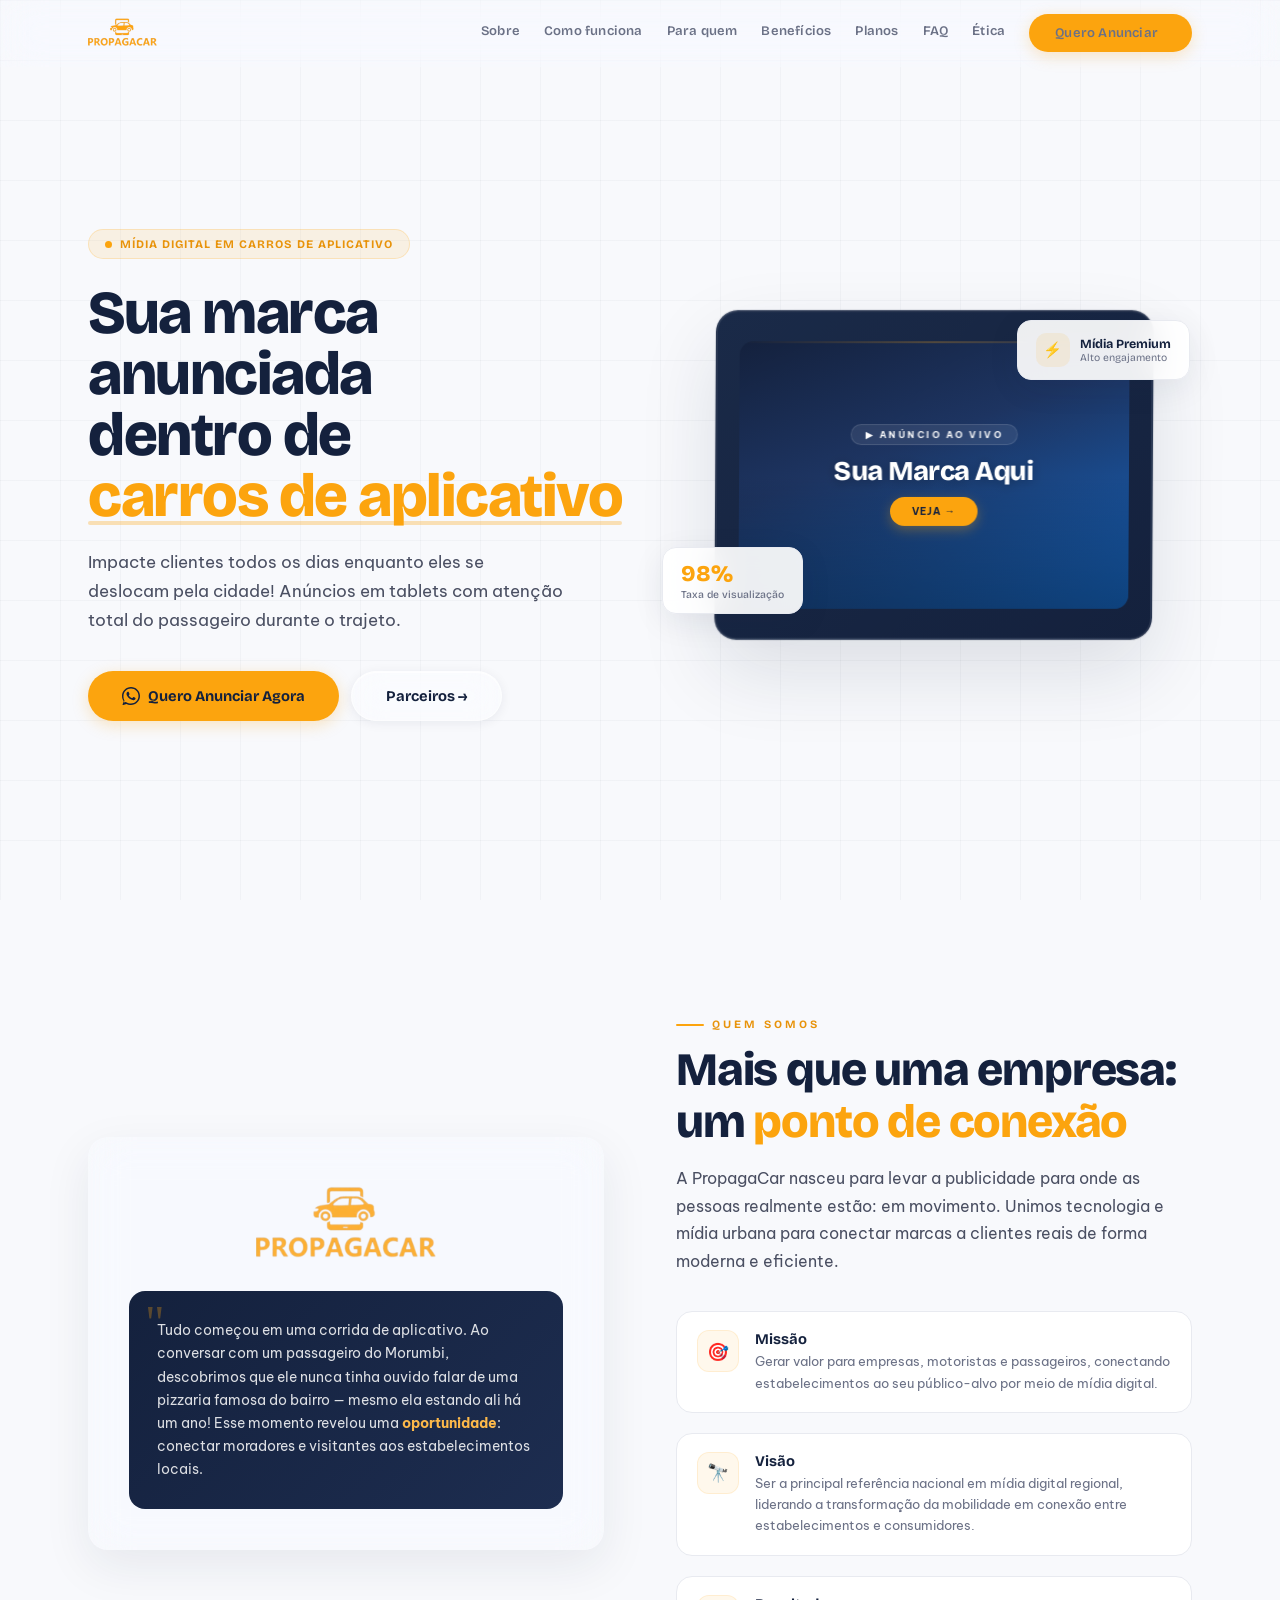
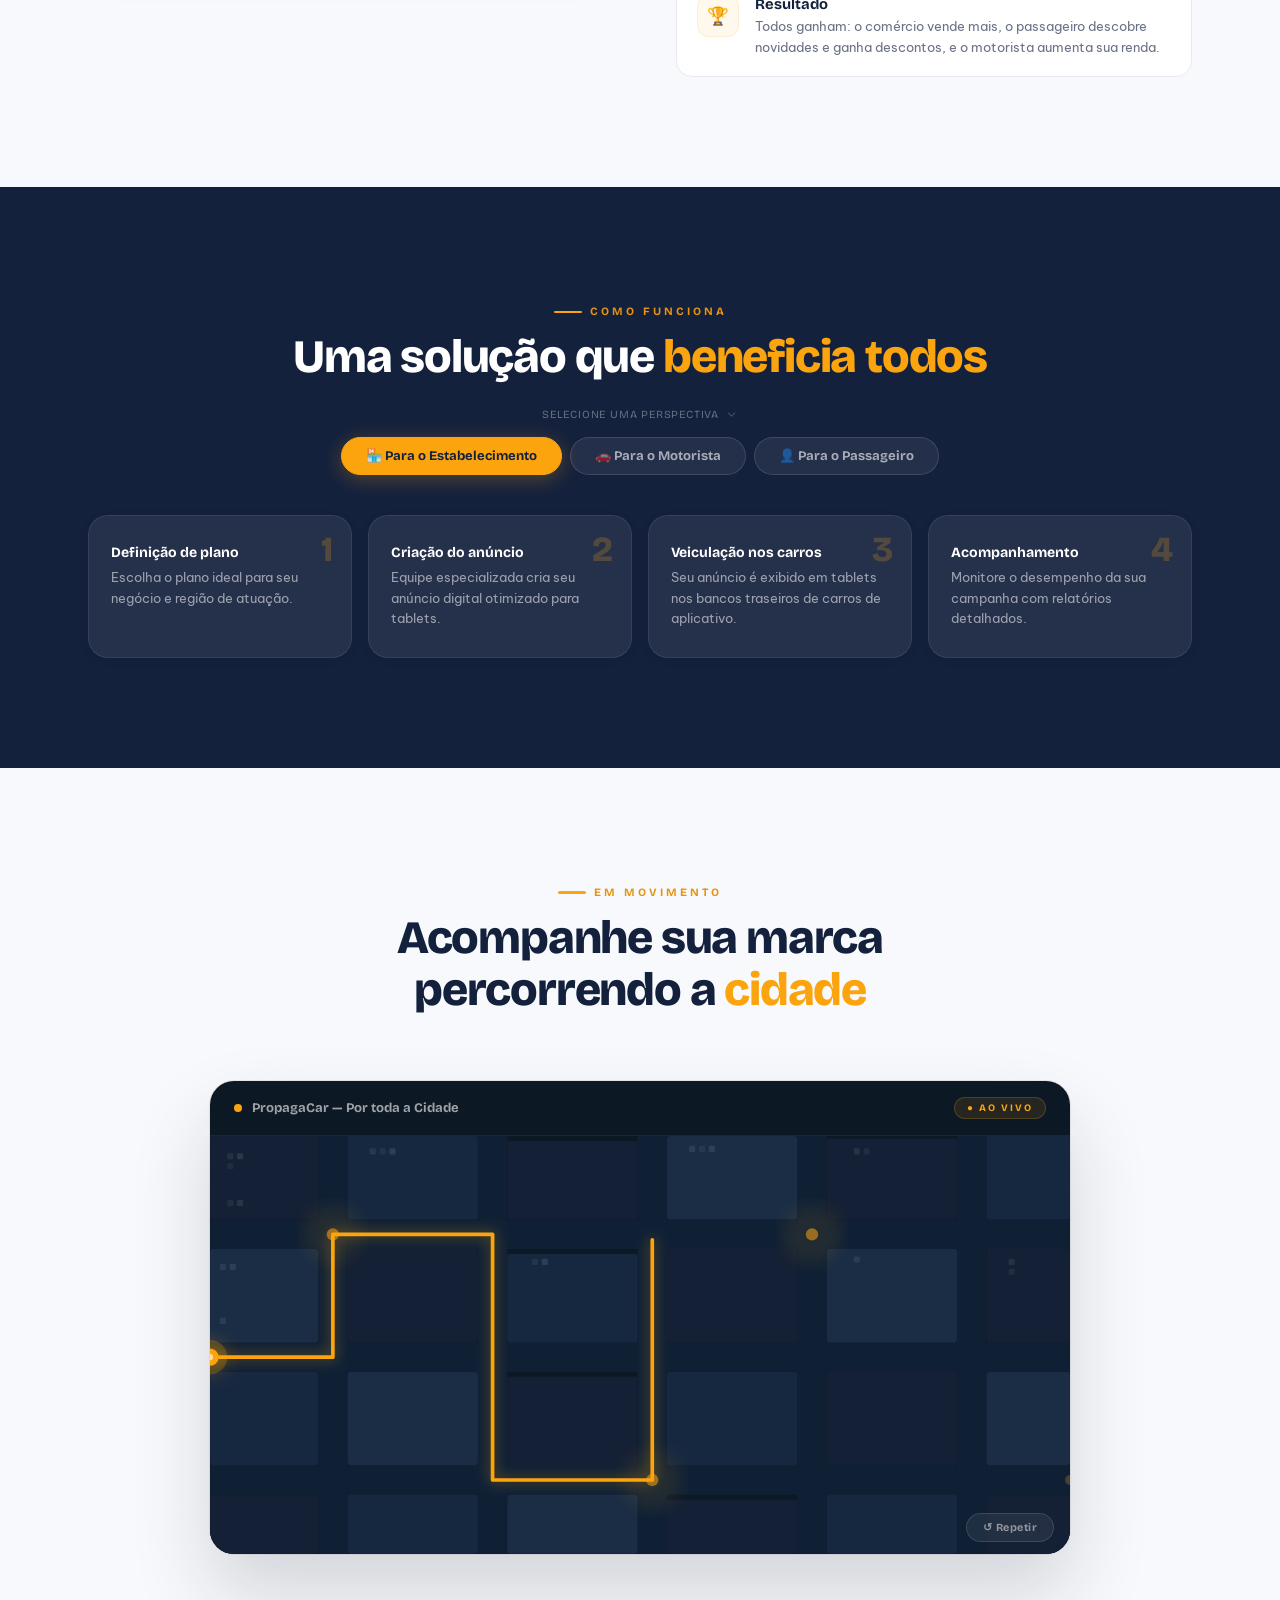
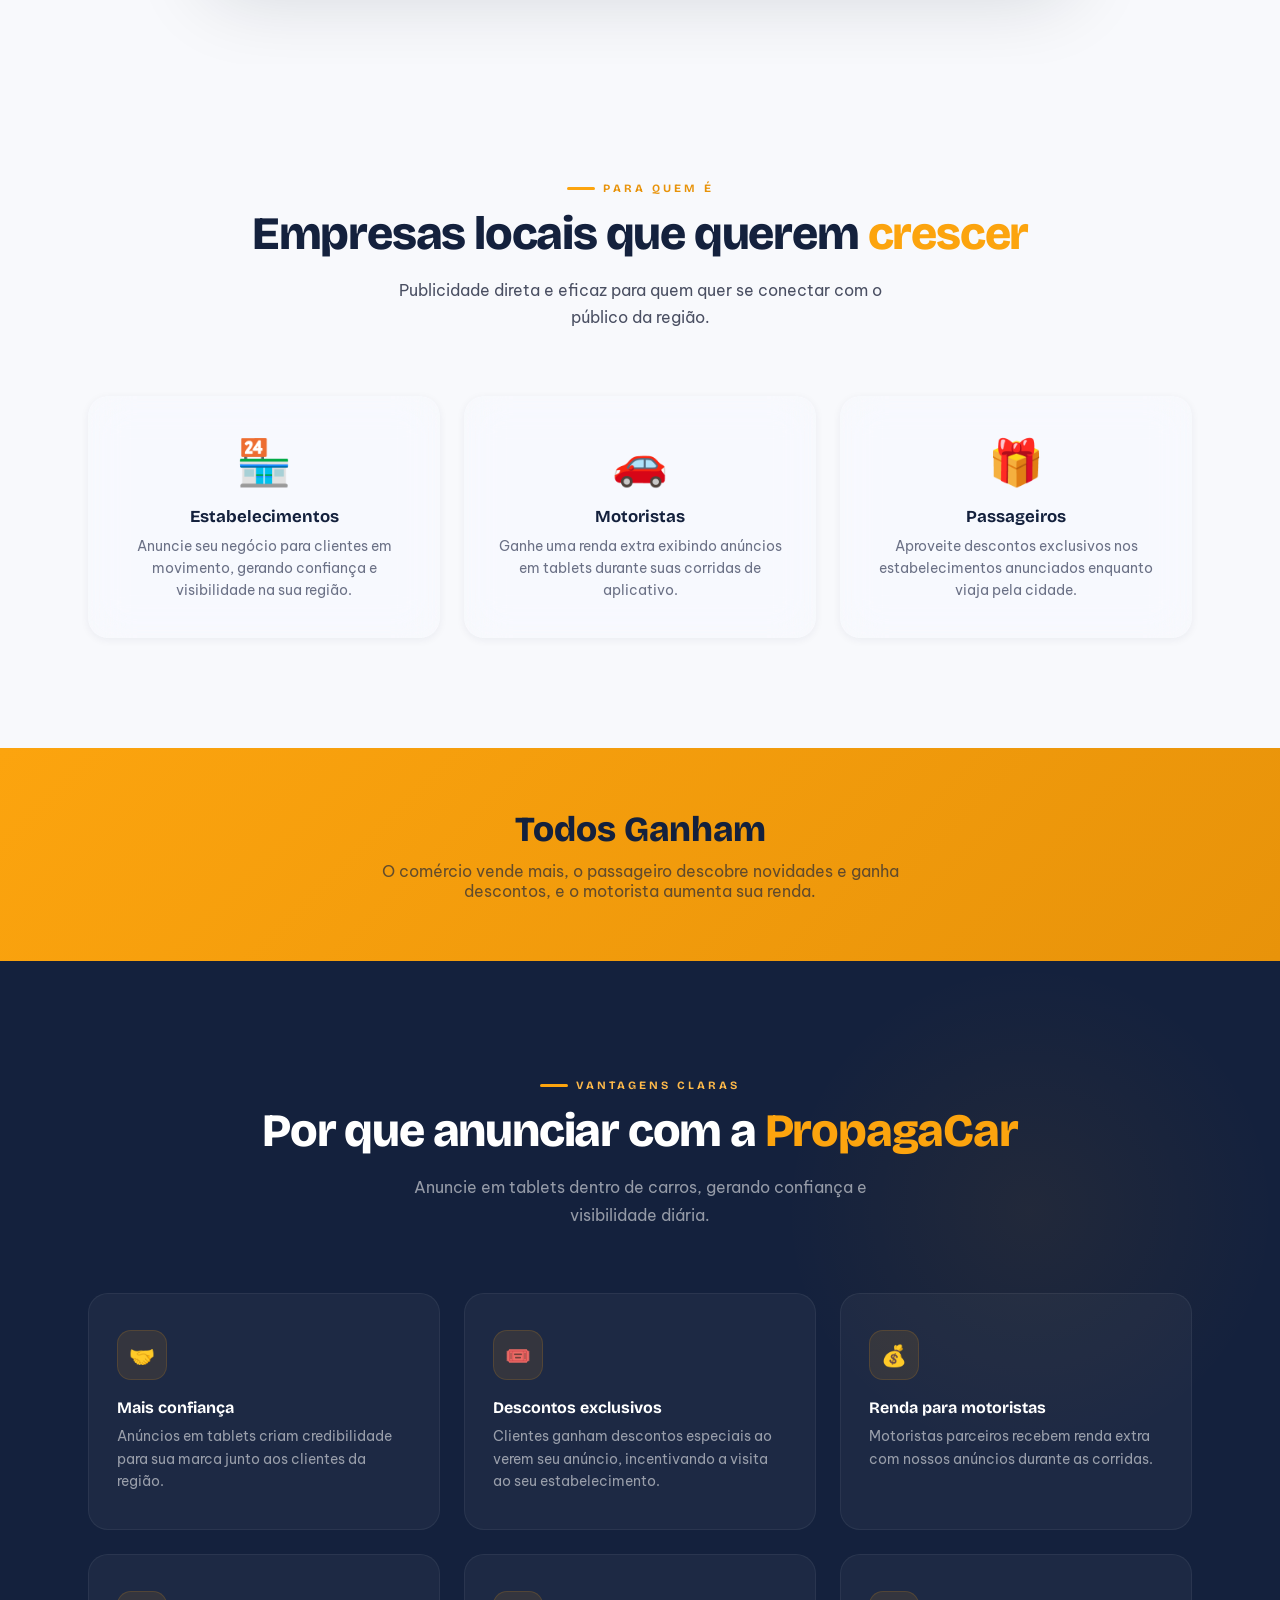
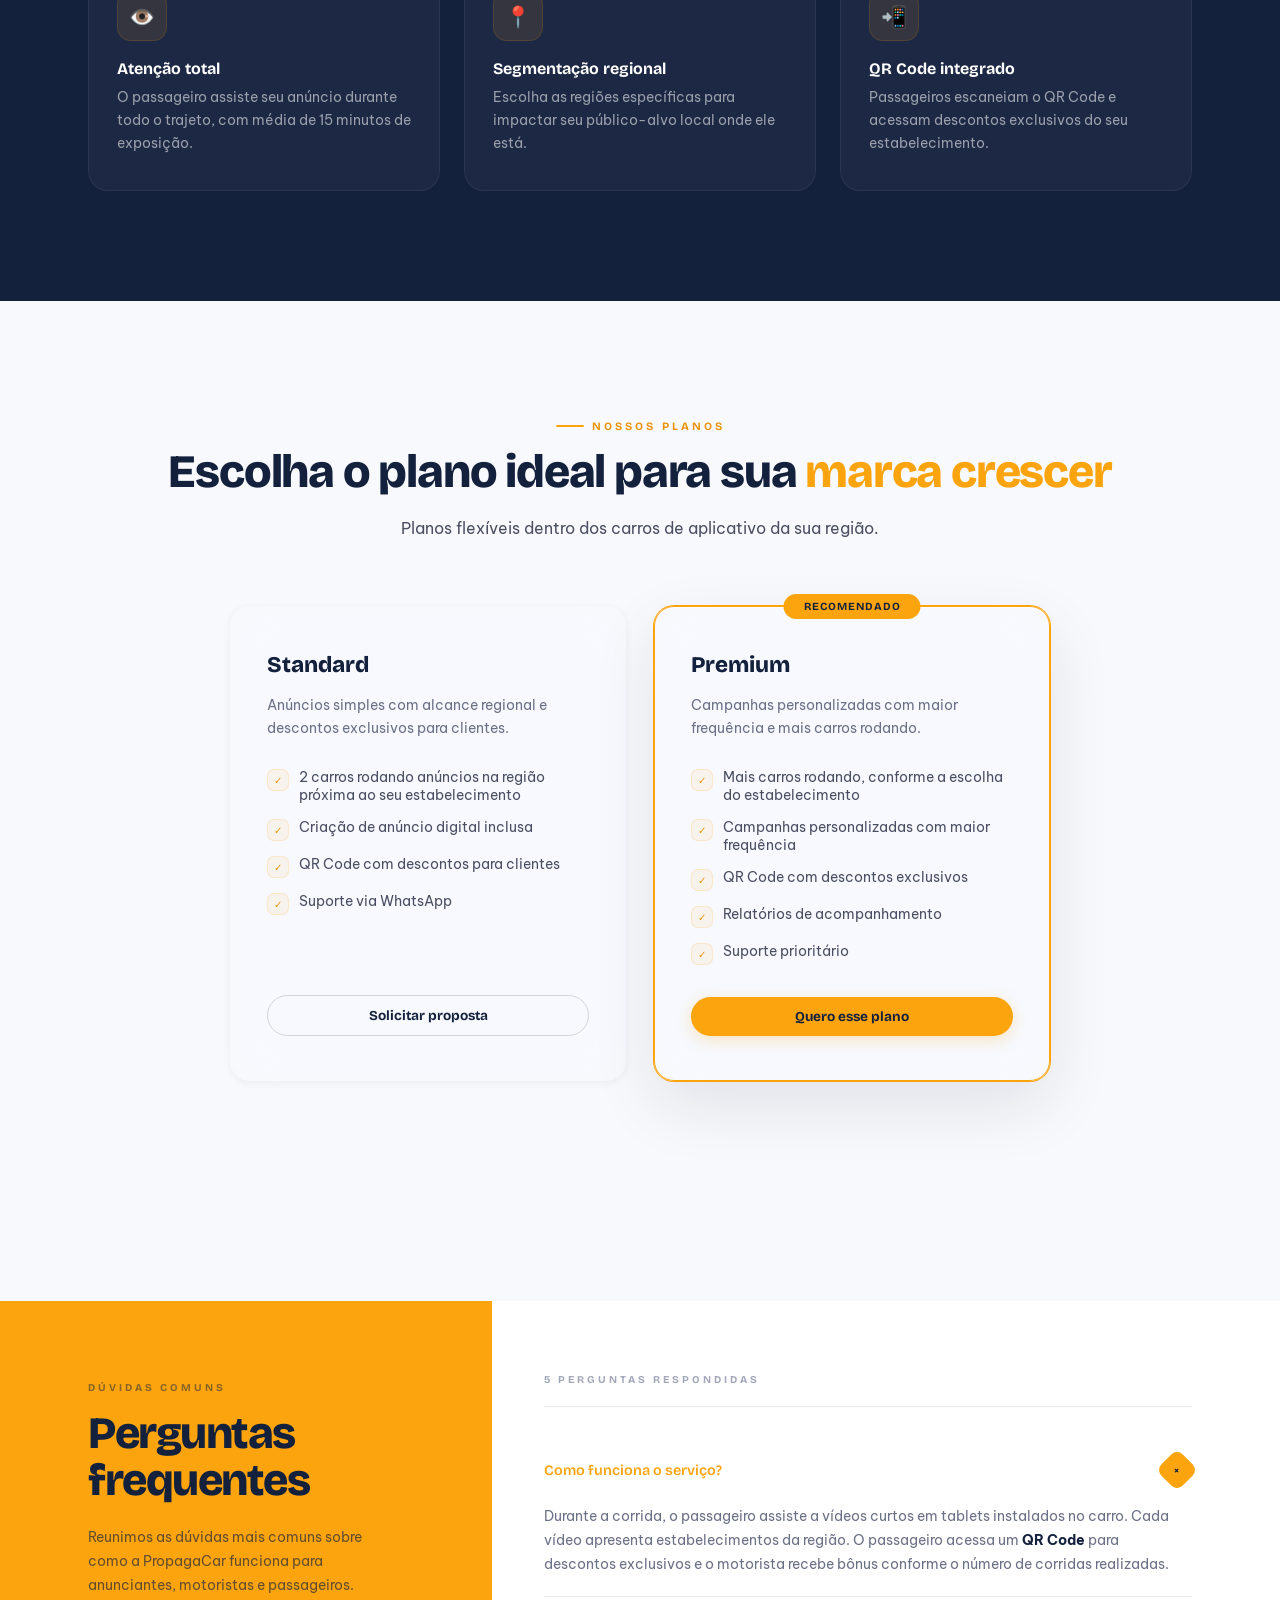
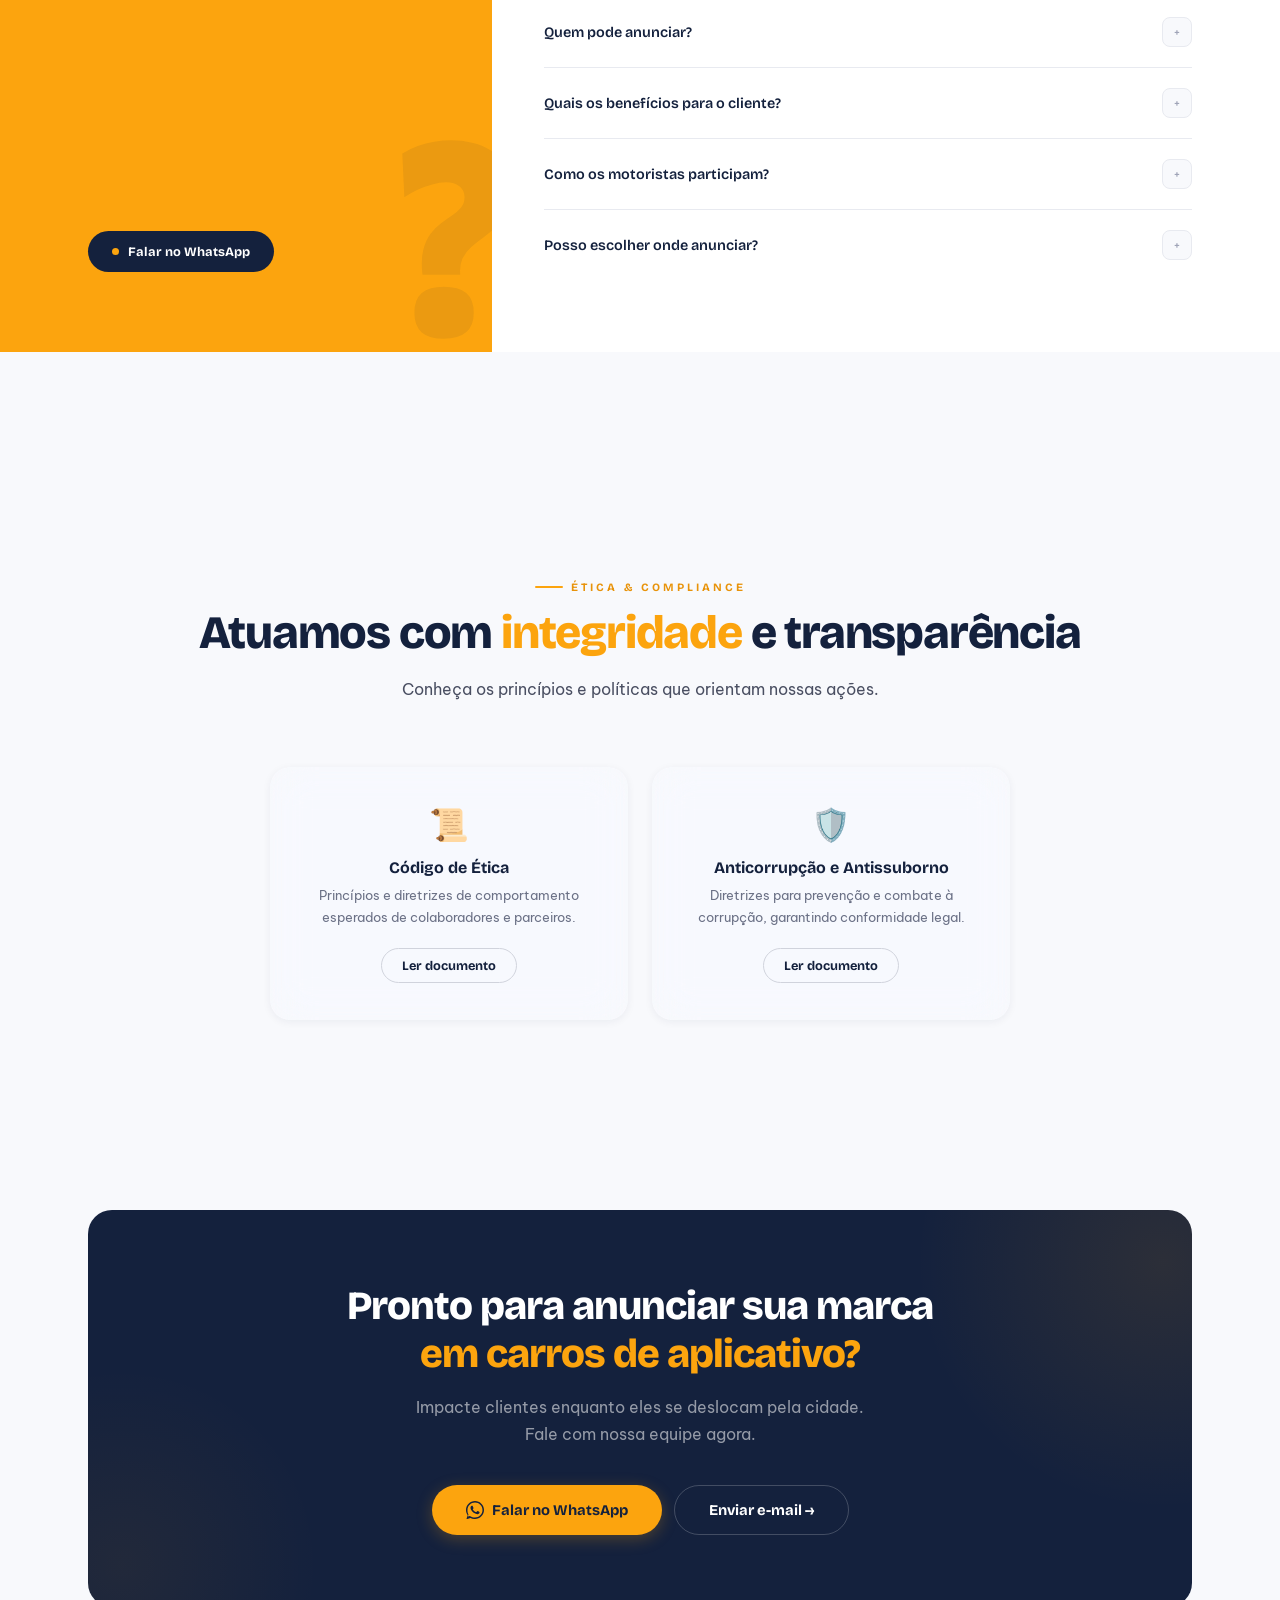
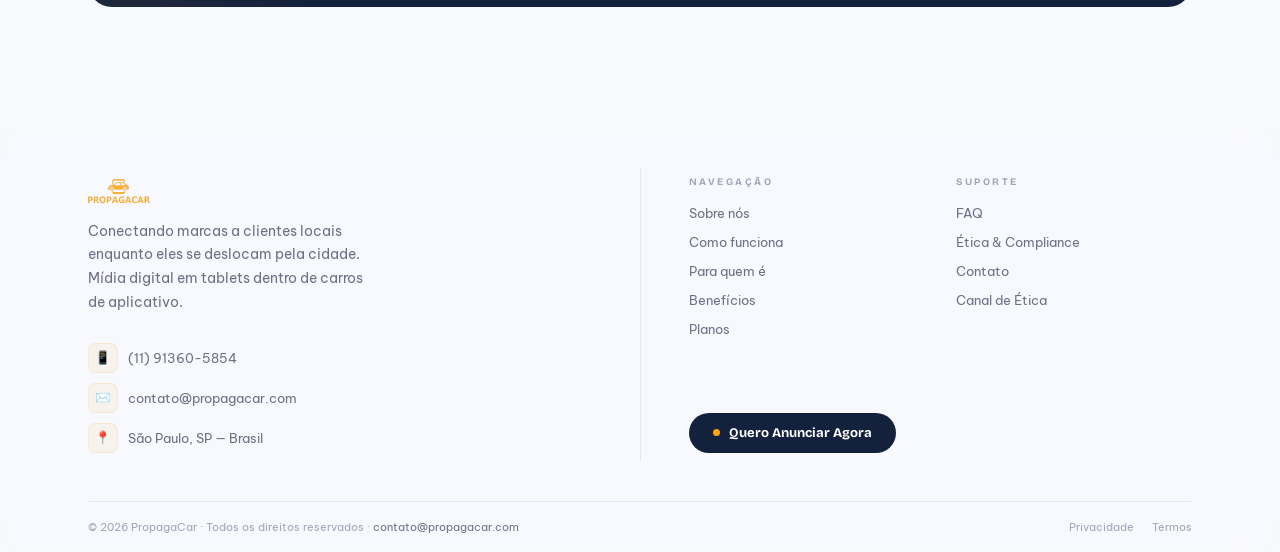
==== commit bdd797aa: "Adiciona página de parceiros e atualiza links do site principal - Cria pasta /parceiros com página c" ====
--- a/index.html
+++ b/index.html
@@ -64,7 +64,7 @@
           <svg width="18" height="18" viewBox="0 0 24 24" fill="currentColor"><path d="M17.472 14.382c-.297-.149-1.758-.867-2.03-.967-.273-.099-.471-.148-.67.15-.197.297-.767.966-.94 1.164-.173.199-.347.223-.644.075-.297-.15-1.255-.463-2.39-1.475-.883-.788-1.48-1.761-1.653-2.059-.173-.297-.018-.458.13-.606.134-.133.298-.347.446-.52.149-.174.198-.298.298-.497.099-.198.05-.371-.025-.52-.075-.149-.669-1.612-.916-2.207-.242-.579-.487-.5-.669-.51l-.57-.01c-.198 0-.52.074-.792.372-.272.297-1.04 1.016-1.04 2.479 0 1.462 1.065 2.875 1.213 3.074.149.198 2.096 3.2 5.077 4.487.709.306 1.262.489 1.694.625.712.227 1.36.195 1.871.118.571-.085 1.758-.719 2.006-1.413.248-.694.248-1.289.173-1.413-.074-.124-.272-.198-.57-.347z"/><path d="M12 0C5.373 0 0 5.373 0 12c0 2.625.846 5.059 2.284 7.034L.789 23.492a.5.5 0 00.612.616l4.573-1.46A11.956 11.956 0 0012 24c6.627 0 12-5.373 12-12S18.627 0 12 0zm0 22c-2.319 0-4.5-.648-6.358-1.772l-.456-.272-2.715.867.882-2.658-.298-.473A9.958 9.958 0 012 12C2 6.486 6.486 2 12 2s10 4.486 10 10-4.486 10-10 10z"/></svg>
           Quero Anunciar Agora
         </a>
-        <a href="#como" class="btn btn-glass btn-lg">Como funciona →</a>
+        <a href="parceiros/index.html" class="btn btn-glass btn-lg">Parceiros →</a>
       </div>
     </div>
     <div class="hero-visual" id="heroVisual">
@@ -73,7 +73,7 @@
           <div class="tablet-screen">
             <div class="ts-badge">▶ ANÚNCIO AO VIVO</div>
             <div class="ts-brand">Sua Marca Aqui</div>
-            <div class="ts-cta">Saiba Mais</div>
+            <a href="parceiros/index.html" class="ts-cta">Veja →</a>
           </div>
         </div>
         <div class="fl fl-1"><div class="fl-val">98%</div><div class="fl-lbl">Taxa de visualização</div></div>
--- a/css/style.css
+++ b/css/style.css
@@ -640,14 +640,8 @@
 }
 
 /* ══════════ MOBILE (≤768px) ══════════ */
-@media(max-width:768px){
-
-  /* — Base — */
-  .container{padding:0 20px}
-  section{padding:64px 0}
-  .section-header{margin-bottom:36px}
-
-  /* — Nav — */
+/* ══════════ NAV MOBILE / MENU LATERAL (≤870px) ══════════ */
+@media(max-width:870px){
   .hamburger{
     display:block;
     position:fixed;top:13px;right:20px;
@@ -655,15 +649,27 @@
     color:var(--navy);
   }
   .hamburger.menu-open{color:#fff}
+
   .nav-links{
-    display:none;position:fixed;top:0;left:0;width:100vw;height:100vh;z-index:1000;
-    background:rgba(14,22,42,.96);backdrop-filter:blur(24px) saturate(1.4);
-    flex-direction:column;align-items:center;justify-content:center;gap:0;
+    display:flex;
+    position:fixed;top:0;right:0;
+    width:78%;max-width:320px;height:100vh;
+    z-index:1000;
+    background:rgba(14,22,42,.96);
+    backdrop-filter:blur(24px) saturate(1.4);
+    -webkit-backdrop-filter:blur(24px) saturate(1.4);
+    flex-direction:column;align-items:center;justify-content:center;
+    gap:0;
+    transform:translateX(100%);
+    transition:transform .45s cubic-bezier(.22,1,.36,1);
+    box-shadow:-20px 0 50px rgba(0,0,0,.25);
+    border-left:1px solid rgba(255,255,255,.06);
   }
-  .nav-links.open{display:flex}
+  .nav-links.open{transform:translateX(0)}
+
   .nav-links a{
-    font-size:1.1rem;font-weight:600;color:rgba(255,255,255,.65);
-    padding:14px 0;width:200px;text-align:center;
+    font-size:1.05rem;font-weight:600;color:rgba(255,255,255,.65);
+    padding:14px 0;width:75%;text-align:center;
     border-bottom:1px solid rgba(255,255,255,.06);
     transition:color .25s;
   }
@@ -674,14 +680,23 @@
     margin-top:20px;border-bottom:none;color:var(--navy)!important;
     background:var(--orange);padding:13px 36px;border-radius:50px;width:auto;
   }
+
   /* hamburger → X */
   .hamburger svg line{transition:transform .3s ease,opacity .3s ease;transform-box:fill-box;transform-origin:center}
   .hamburger.menu-open svg line:first-child{transform:translateY(6.5px) rotate(45deg)}
   .hamburger.menu-open svg line:nth-child(2){opacity:0}
   .hamburger.menu-open svg line:last-child{transform:translateY(-6.5px) rotate(-45deg)}
+}
+
+@media(max-width:768px){
+
+  /* — Base — */
+  .container{padding:0 20px}
+  section{padding:64px 0}
+  .section-header{margin-bottom:36px}
 
   /* — Hero — */
-  .hero{padding:96px 0 52px}
+  .hero{padding:96px 0 88px}
   .hero .container{gap:32px}
   .hero-badge{font-size:.62rem;padding:6px 14px}
   .hero h1{font-size:2.6rem;line-height:1.1;letter-spacing:-.8px;margin-bottom:16px}
@@ -689,9 +704,13 @@
   .hero-desc{font-size:.82rem;margin-bottom:24px;line-height:1.6}
   .hero-actions{flex-direction:column;align-items:center;gap:10px}
   .hero-actions .btn{width:100%;max-width:300px;justify-content:center}
-  .hero-visual{margin-top:0}
-  .tablet-wrap{max-width:320px;margin:0 auto}
-  .tablet-body{border-radius:16px}
+  .hero-visual{margin-top:0;perspective:none}
+  .tablet-wrap{max-width:300px;margin:0 auto}
+  .tablet-body{
+    border-radius:16px;
+    transform:none;
+    box-shadow:0 18px 40px rgba(20,33,61,.18),0 0 0 1px rgba(20,33,61,.08);
+  }
   .ts-brand{font-size:1.1rem}
   .ts-badge{font-size:.48rem;letter-spacing:1.5px;padding:3px 10px}
   .ts-cta{font-size:.55rem;padding:6px 14px}
@@ -778,9 +797,11 @@
 /* ══════════ SMALL MOBILE (≤430px) ══════════ */
 @media(max-width:430px){
   .container{padding:0 16px}
-  .hero{padding:84px 0 44px}
+  .hero{padding:84px 0 76px}
   .hero-badge{display:none}
-  .tablet-wrap{max-width:260px}
+  .hero h1{font-size:2.05rem;letter-spacing:-.6px}
+  .hero h1 .highlight{white-space:normal}
+  .tablet-wrap{max-width:240px}
   .section-title{font-size:clamp(1.5rem,6.5vw,2rem)}
   .resultado{padding:40px 0}
   .resultado h2{font-size:1.3rem}
